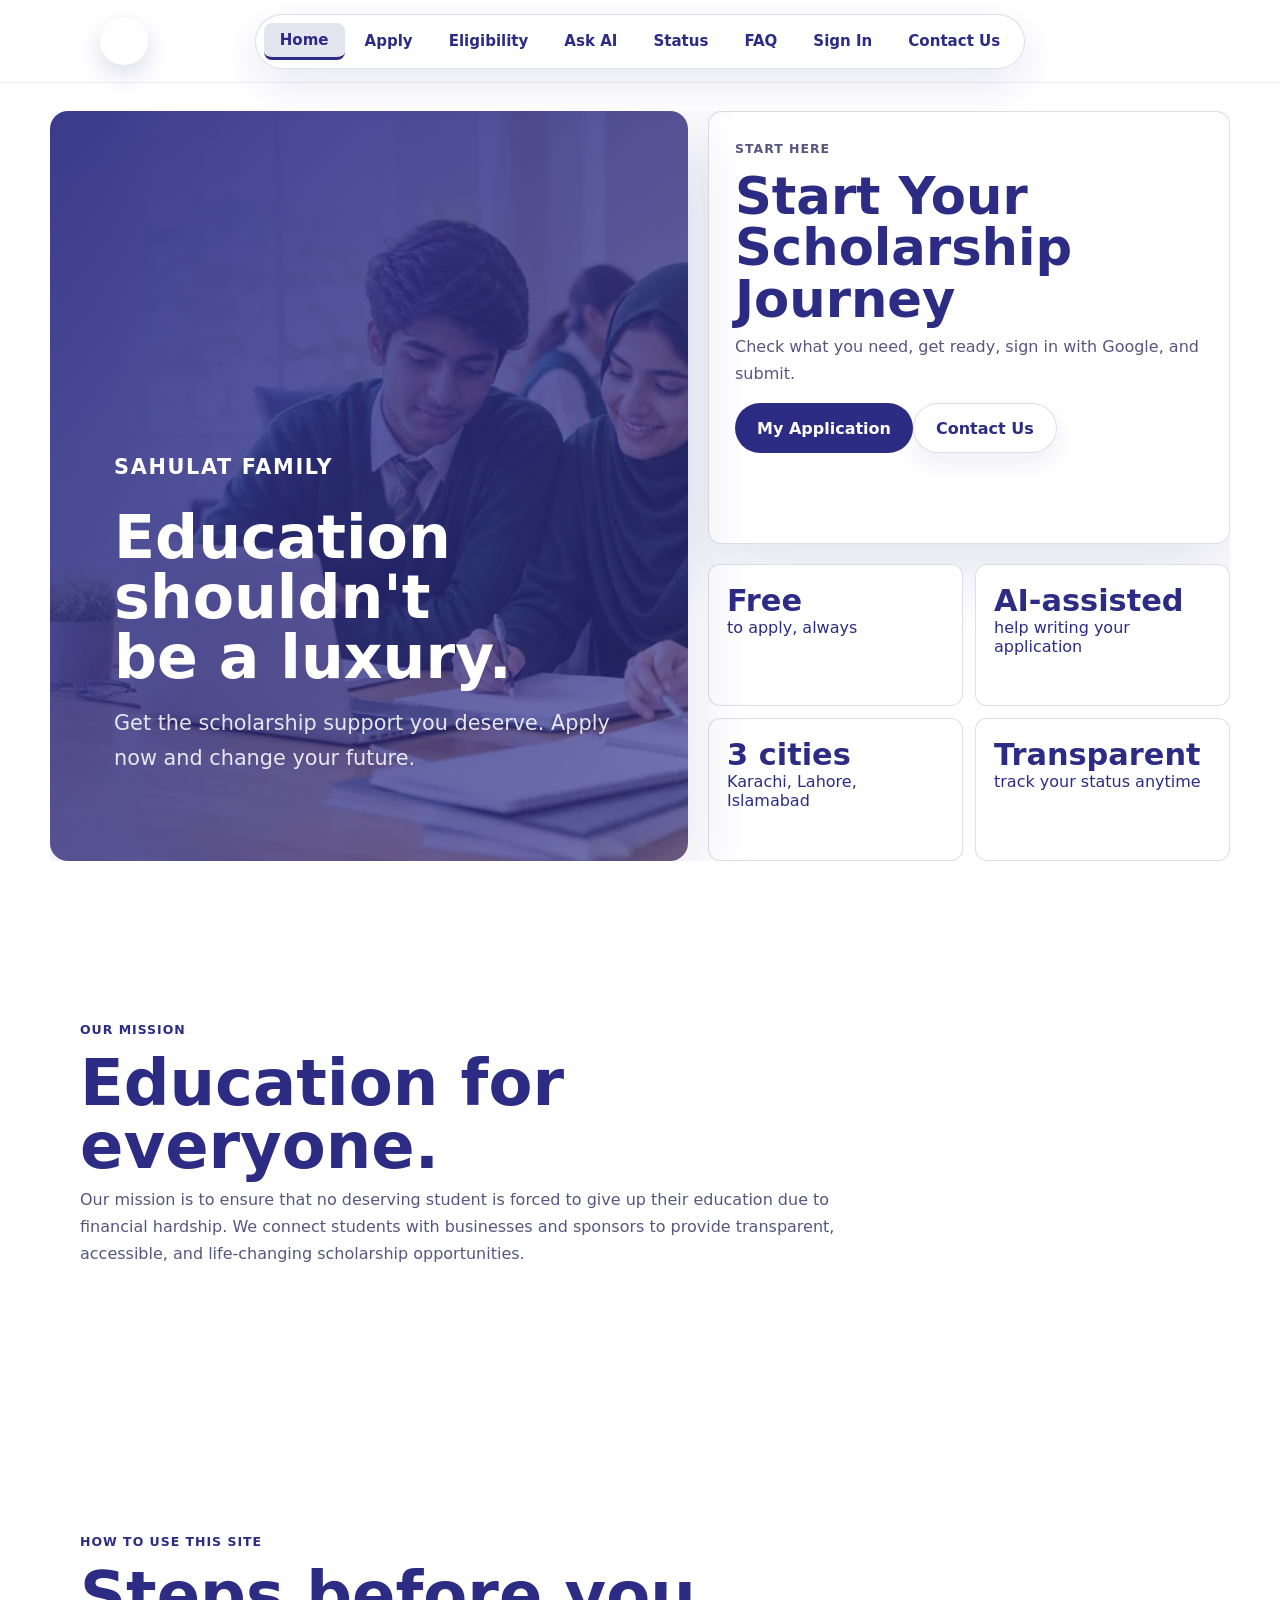
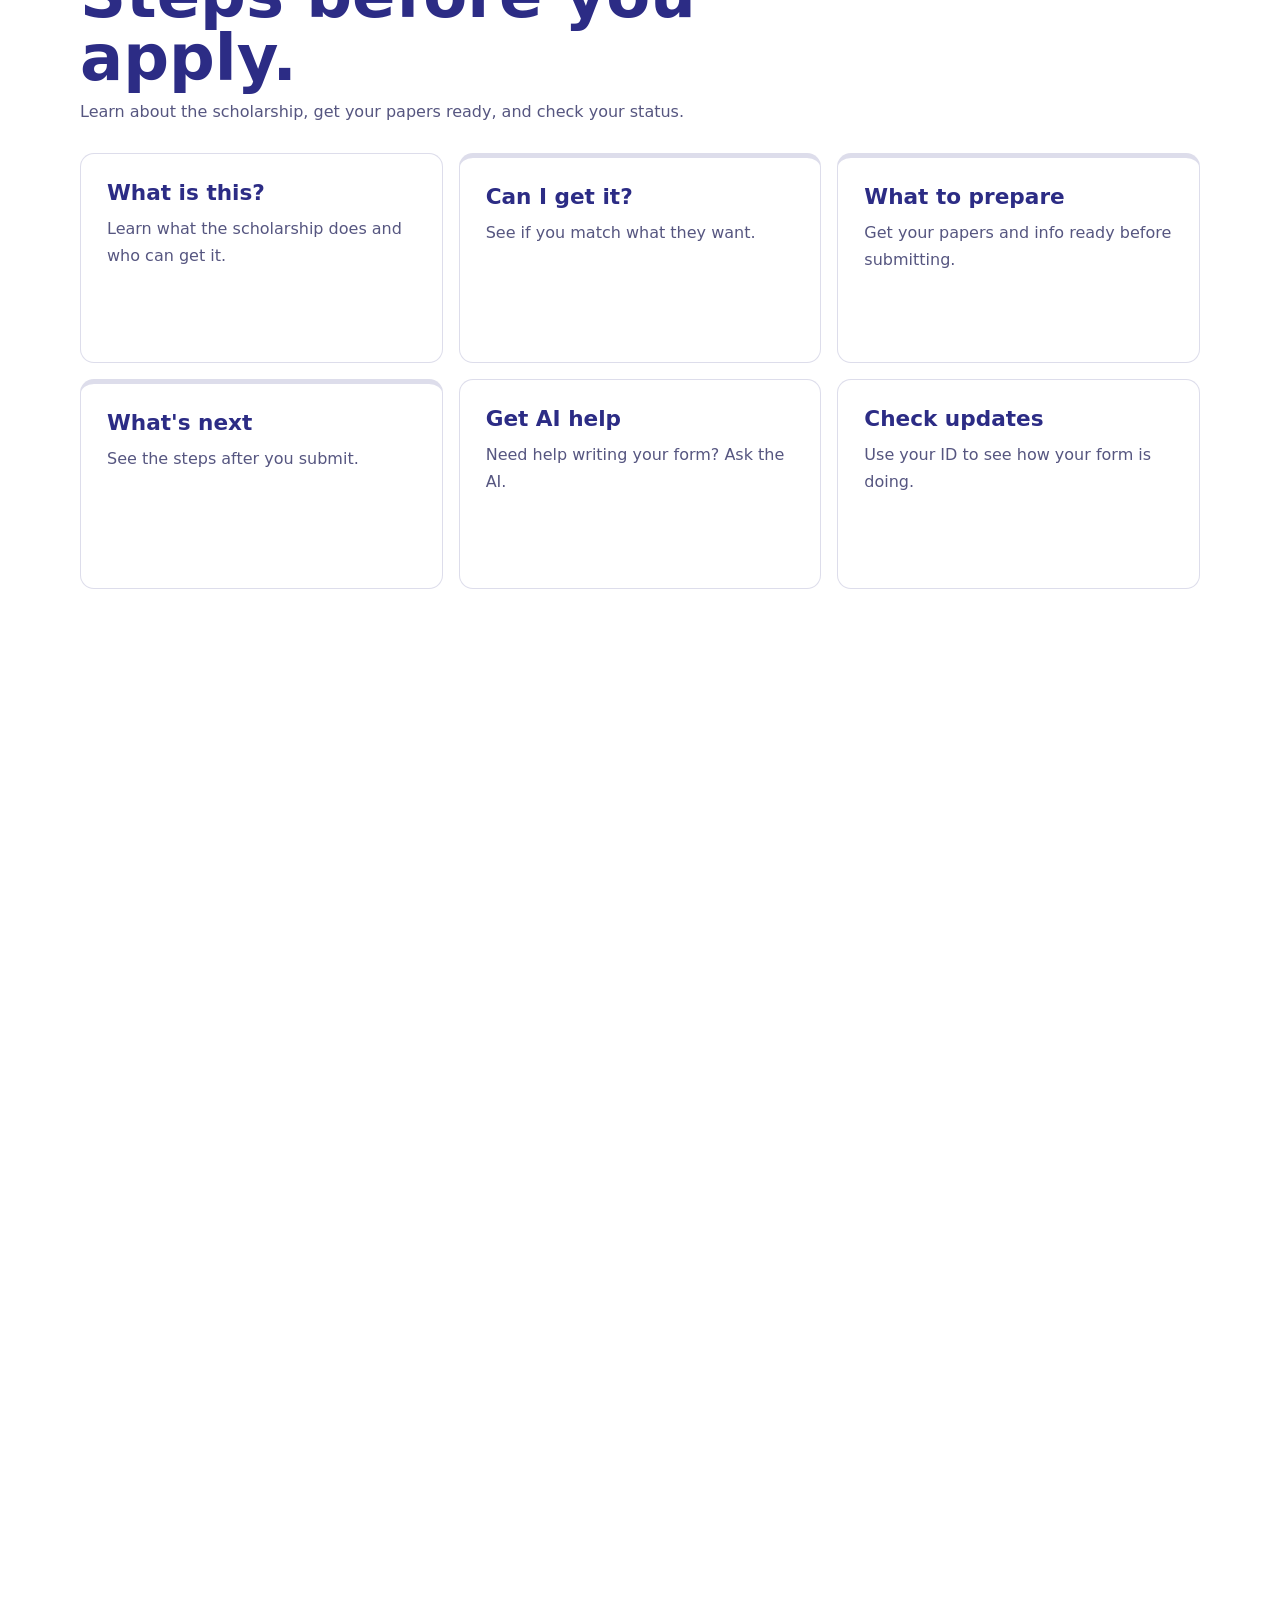
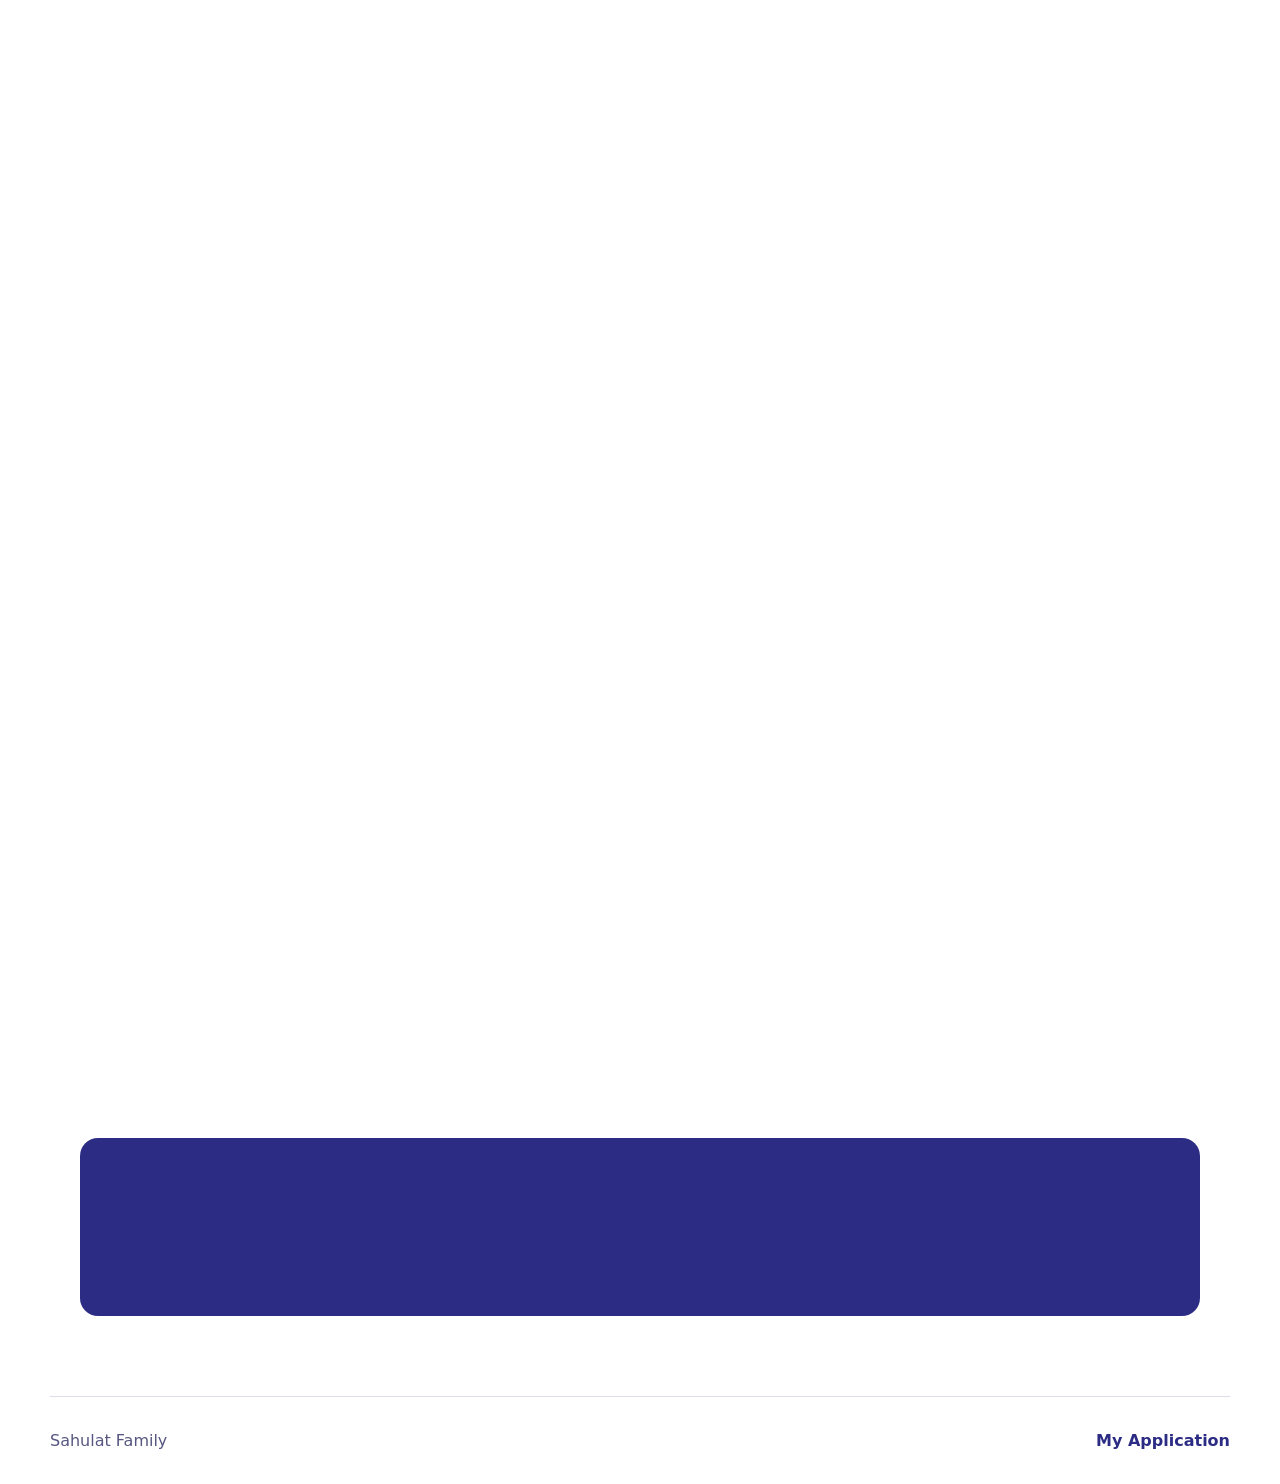
==== public/index.html @ c33088e5 "Add accessible/affordable universities to the homepage list Feedback from outside review: the univer" ====
<!DOCTYPE html>
<html lang="en">
  <head>
    <meta charset="UTF-8" />
    <meta name="viewport" content="width=device-width, initial-scale=1.0" />
    <title>Sahulat Family Scholarship Portal - Education Grants for Pakistani Students</title>
    <meta name="description" content="Apply for education scholarships in Pakistan. Free scholarship opportunities for deserving students. Support for school and university fees in Karachi, Lahore, Islamabad." />
    <meta name="keywords" content="scholarship Pakistan, education grant, student financial aid, Pakistani scholarships, school fees help, university support, Lahore scholarships, Karachi scholarships" />
    <meta name="author" content="Sahulat Family" />
    <meta property="og:title" content="Sahulat Family Scholarship Portal - Help for Deserving Students" />
    <meta property="og:description" content="Get education scholarships and financial support. Apply now for grants covering school and university fees across Pakistan." />
    <meta property="og:type" content="website" />
    <meta property="og:url" content="https://sahulatafamilytrust.pages.dev/" />
    <meta name="twitter:card" content="summary_large_image" />
    <meta name="twitter:title" content="Sahulat Family Scholarship Portal" />
    <meta name="twitter:description" content="Education scholarships for Pakistani students - Apply for financial aid today" />
    <link rel="icon" href="favicon.svg" type="image/svg+xml" />
    <link rel="manifest" href="manifest.json" />
    <meta name="theme-color" content="#2c2c85" />
    <link rel="apple-touch-icon" href="assets/icons/apple-touch-icon.png" />
    <link rel="canonical" href="https://sahulatafamilytrust.pages.dev/" />
    <link rel="preload" href="assets/css/styles.css" as="style" />
    <link rel="stylesheet" href="assets/css/styles.css" />
    <link rel="preload" href="assets/img/education-hero.webp" as="image" type="image/webp" />
    <link rel="preload" href="assets/img/education-hero.png" as="image" type="image/png" />
    <script type="application/ld+json">
    {
      "@context": "https://schema.org",
      "@type": "EducationalOrganization",
      "name": "Sahulat Family Scholarship Portal",
      "url": "https://sahulatafamilytrust.pages.dev",
      "logo": "https://sahulatafamilytrust.pages.dev/favicon.svg",
      "description": "Scholarship opportunities and financial aid for deserving students in Pakistan",
      "areaServed": ["PK"],
      "contactPoint": {
        "@type": "ContactPoint",
        "contactType": "Customer Support",
        "email": "sahulatfamilypk@gmail.com"
      },
      "offers": {
        "@type": "Offer",
        "name": "Education Scholarship",
        "description": "Financial aid for school and university education",
        "priceCurrency": "PKR",
        "price": "0"
      }
    }
    </script>
    <link rel="stylesheet" href="assets/css/index.css?v=1" />
  </head>
  <body>
    <header class="site-header centered-header">
      <nav class="nav-shell centered-nav" aria-label="Main navigation">
        <a class="brand compact-brand logo-only" href="index.html" aria-label="Success Factor home"><span class="brand-mark">SF</span></a>
        <button class="nav-toggle" type="button" aria-expanded="false" aria-controls="nav-links" aria-label="Toggle navigation menu"><span></span><span></span><span></span></button>
        <div class="nav-links" id="nav-links"><a class="active" href="index.html">Home</a><a href="apply.html">My Application</a><a href="resources.html">Resources</a><a href="contact.html">Contact Us</a></div>
      </nav>
    </header>
    <main>
      <section class="hero-wrap">
        <div class="hero-card"><p class="eyebrow">Success Factor</p><h1>Education shouldn't be a luxury.</h1><p>Get the scholarship support you deserve. Apply now and change your future.</p></div>
        <aside class="hero-side"><div class="surface-card"><p class="eyebrow">Start here</p><h2>Start Your Scholarship Journey</h2><p>Check what you need, get ready, sign in with Google, and submit.</p><div class="button-row"><a class="button" href="apply.html">My Application</a><a class="button secondary" href="contact.html">Contact Us</a></div></div><div class="stat-grid"><div class="stat"><strong>Free</strong><span>to apply, always</span></div><div class="stat"><strong>AI-assisted</strong><span>help writing your application</span></div><div class="stat"><strong>3 cities</strong><span>Karachi, Lahore, Islamabad</span></div><div class="stat"><strong>Transparent</strong><span>track your status anytime</span></div></div></aside>
      </section>
      <section class="soft-band"><div class="section-inner"><div class="section-title"><p class="eyebrow">Our mission</p><h2>Education for everyone.</h2><p>Our mission is to ensure that no deserving student is forced to give up their education due to financial hardship. We connect students with businesses and sponsors to provide transparent, accessible, and life-changing scholarship opportunities.</p></div></div></section>
      <section class="soft-band"><div class="section-inner"><div class="section-title"><p class="eyebrow">How to use this site</p><h2>Steps before you apply.</h2><p>Learn about the scholarship, get your papers ready, and check your status.</p></div><div class="feature-grid"><a class="feature-card" href="eligibility.html"><h3>What is this?</h3><p>Learn what the scholarship does and who can get it.</p></a><a class="feature-card" href="eligibility.html"><h3>Can I get it?</h3><p>See if you match what they want.</p></a><a class="feature-card" href="apply.html"><h3>What to prepare</h3><p>Get your papers and info ready before submitting.</p></a><a class="feature-card" href="status.html"><h3>What's next</h3><p>See the steps after you submit.</p></a><a class="feature-card" href="ask-ai.html"><h3>Get AI help</h3><p>Need help writing your form? Ask the AI.</p></a><a class="feature-card" href="status.html"><h3>Check updates</h3><p>Use your ID to see how your form is doing.</p></a></div></div></section>
      <section class="universities"><div class="section-title"><p class="eyebrow">Pakistani universities</p><h2>Top Pakistani universities.</h2><p>Click each one to see how to apply.</p></div><div class="university-filters"><input type="search" id="university-search" placeholder="Search universities..." aria-label="Search universities" autocomplete="off" /><div class="city-pills" role="group" aria-label="Filter by city"><button type="button" class="city-pill active" data-city="all">All</button><button type="button" class="city-pill" data-city="Karachi">Karachi</button><button type="button" class="city-pill" data-city="Lahore">Lahore</button><button type="button" class="city-pill" data-city="Islamabad">Islamabad</button><button type="button" class="city-pill" data-city="Other">Other</button></div></div><p class="empty-state" id="university-empty" hidden>No universities match your search.</p><div class="university-grid" id="university-grid"><a class="university-card" data-city="Lahore" href="https://admission.lums.edu.pk/undergraduate-programmes" target="_blank" rel="noopener"><span>LUMS</span><h3>LUMS</h3><p>Lahore university known for business, law, humanities, science, and engineering.</p></a><a class="university-card" data-city="Islamabad" href="https://ugadmissions.nust.edu.pk/" target="_blank" rel="noopener"><span>NUST</span><h3>NUST</h3><p>Islamabad-based university with strong engineering, computing, business, and sciences programs.</p></a><a class="university-card" data-city="Karachi" href="https://admissions.iba.edu.pk/" target="_blank" rel="noopener"><span>IBA</span><h3>IBA Karachi</h3><p>Karachi institution known for business, economics, computer science, and social sciences.</p></a><a class="university-card" data-city="Other" href="https://admissions.nu.edu.pk/" target="_blank" rel="noopener"><span>FAST</span><h3>FAST-NUCES</h3><p>Multi-campus university recognized for computer science, software, AI, and engineering.</p></a><a class="university-card" data-city="Karachi" href="https://admissions.habib.edu.pk/" target="_blank" rel="noopener"><span>HU</span><h3>Habib University</h3><p>Karachi liberal arts and sciences university with engineering, CS, and social development programs.</p></a><a class="university-card" data-city="Karachi" href="https://www.aku.edu/admissions/Pages/home.aspx" target="_blank" rel="noopener"><span>AKU</span><h3>Aga Khan University</h3><p>Pakistan-based university known for medicine, nursing, education, and research excellence.</p></a><a class="university-card" data-city="Other" href="https://admissions.comsats.edu.pk/" target="_blank" rel="noopener"><span>CUI</span><h3>COMSATS University</h3><p>Public university with campuses across Pakistan and programs in computing, sciences, and engineering.</p></a><a class="university-card" data-city="Lahore" href="https://admissions.uet.edu.pk/" target="_blank" rel="noopener"><span>UET</span><h3>UET Lahore</h3><p>Public engineering university known for engineering, technology, architecture, and applied sciences.</p></a><a class="university-card" data-city="Islamabad" href="https://admissions.pieas.edu.pk/" target="_blank" rel="noopener"><span>PIEAS</span><h3>PIEAS</h3><p>Islamabad university known for engineering, nuclear sciences, physics, and research-focused programs.</p></a><a class="university-card" data-city="Lahore" href="https://admission.itu.edu.pk/" target="_blank" rel="noopener"><span>ITU</span><h3>ITU Lahore</h3><p>Technology-focused university with programs in computer science, data science, and engineering.</p></a><a class="university-card" data-city="Other" href="https://www.giki.edu.pk/admissions/" target="_blank" rel="noopener"><span>GIKI</span><h3>GIKI</h3><p>Engineering and technology institute known for a selective campus and strong technical programs.</p></a><a class="university-card" data-city="Lahore" href="https://admissions.bnu.edu.pk/" target="_blank" rel="noopener"><span>BNU</span><h3>Beaconhouse National University</h3><p>Lahore university known for design, architecture, liberal arts, media, and visual studies.</p></a><a class="university-card" data-city="Lahore" href="https://www.gcu.edu.pk/" target="_blank" rel="noopener"><span>GCU</span><h3>Government College University</h3><p>Lahore's oldest university with liberal arts, sciences, engineering, business, and research programs.</p></a><a class="university-card" data-city="Islamabad" href="https://www.pide.org.pk/" target="_blank" rel="noopener"><span>PIDE</span><h3>Pakistan Institute of Development Economics</h3><p>Islamabad institute focused on economics, development studies, and policy research.</p></a><a class="university-card" data-city="Lahore" href="https://www.pu.edu.pk/" target="_blank" rel="noopener"><span>PU</span><h3>Punjab University</h3><p>Lahore's historic university with programs in sciences, arts, commerce, engineering, and law.</p></a><a class="university-card" data-city="Karachi" href="https://www.karachi.edu.pk/default.aspx" target="_blank" rel="noopener"><span>KU</span><h3>University of Karachi</h3><p>Karachi university with programs in sciences, arts, engineering, business, and education.</p></a><a class="university-card" data-city="Other" href="https://www.sindh.edu.pk/" target="_blank" rel="noopener"><span>USindh</span><h3>University of Sindh</h3><p>Hyderabad-based university with programs in engineering, sciences, arts, and business.</p></a><a class="university-card" data-city="Lahore" href="https://www.ucp.edu.pk/" target="_blank" rel="noopener"><span>UCP</span><h3>University of Central Punjab</h3><p>Lahore university with business, engineering, law, sciences, and social sciences programs.</p></a><a class="university-card" data-city="Karachi" href="https://admissions.iuk.edu.pk/" target="_blank" rel="noopener"><span>IU</span><h3>Iqra University</h3><p>Karachi-based private university with more accessible admissions and fees, and programs in business, computer science, and social sciences.</p></a><a class="university-card" data-city="Islamabad" href="https://www.aiou.edu.pk/admission-open" target="_blank" rel="noopener"><span>AIOU</span><h3>Allama Iqbal Open University</h3><p>Pakistan's distance-learning university - low-cost, flexible programs for students who can't attend a campus full-time.</p></a><a class="university-card" data-city="Lahore" href="https://www.vu.edu.pk/apply/" target="_blank" rel="noopener"><span>VU</span><h3>Virtual University of Pakistan</h3><p>Fully online, low-cost degree programs open to students anywhere in Pakistan, including those without a nearby campus.</p></a><a class="university-card" data-city="Islamabad" href="https://www.fuuastisb.edu.pk/" target="_blank" rel="noopener"><span>FUUAST</span><h3>Federal Urdu University</h3><p>Public university with affordable fees and programs in arts, sciences, and technology.</p></a></div></section>
      <section class="universities"><div class="section-title"><p class="eyebrow">Pakistani colleges</p><h2>Pakistani college options.</h2><p>Click each one to see admissions and apply.</p></div><div class="university-grid"><a class="university-card" data-city="Lahore" href="https://www.fccollege.edu.pk/admissions" target="_blank" rel="noopener"><span>FCC</span><h3>Forman Christian College</h3><p>Lahore college with programs in business, sciences, arts, engineering, and social sciences.</p></a><a class="university-card" data-city="Lahore" href="https://www.kinnaird.edu.pk/" target="_blank" rel="noopener"><span>KLC</span><h3>Kinnaird College</h3><p>Lahore college for women with programs in sciences, social sciences, arts, and economics.</p></a></div></section>
      
      <section class="flow"><div class="section-inner"><div class="section-title"><p class="eyebrow">How it works</p><h2>4 simple steps to your scholarship.</h2></div><div class="steps"><div class="step"><span>1</span><div><strong>Apply</strong><p>Fill out the form with your details and submit your application.</p></div></div><div class="step"><span>2</span><div><strong>Verification</strong><p>We review your application and verify your information.</p></div></div><div class="step"><span>3</span><div><strong>Sponsor Matching</strong><p>We connect you with suitable sponsors and businesses.</p></div></div><div class="step"><span>4</span><div><strong>Admission Support</strong><p>We help guide you through university or college admission.</p></div></div></div></div></section>
      <section class="cta-panel"><div><p class="eyebrow">Ready</p><h2>Start now.</h2><p>Make sure you're ready, then fill out the form.</p></div><a class="button light" href="apply.html">Start My Application</a></section>
    </main>
    <footer><p>Success Factor</p><a href="apply.html">My Application</a></footer>
    <script async src="assets/js/script.js?v=green-theme-restore-2"></script>
    <script defer src="assets/js/index.js?v=1"></script>
    <script src="assets/js/read-aloud.js"></script>
  </body>
</html>
---- public/assets/css/styles.css ----
:root {
  --ink: #2c2c85;
  --muted: #565680;
  --green: #2c2c85;
  --green-2: #4545a3;
  --rose: #2c2c85;
  --rose-dark: #2c2c85;
  --blush: #ffffff;
  --cream: #ffffff;
  --paper: #ffffff;
  --card: #ffffff;
  --line: rgba(44,44,133,0.14);
  --gold: #2c2c85;
  --sky: #2c2c85;
  --shadow: 0 24px 70px rgba(44, 44, 133, 0.14);
  --soft-shadow: 0 16px 40px rgba(44, 44, 133, 0.1);
}

* {
  box-sizing: border-box;
}

html {
  scroll-behavior: smooth;
}

body {
  margin: 0;
  font-family: system-ui, -apple-system, BlinkMacSystemFont, "Segoe UI", sans-serif;
  color: var(--ink);
  background:
    linear-gradient(180deg, rgba(44, 44, 133, 0.04), transparent 380px),
    var(--cream);
}

body.nav-open {
  overflow: hidden;
}

a {
  color: inherit;
  text-decoration: none;
}

button,
input,
select,
textarea {
  font: inherit;
}

.site-header {
  position: sticky;
  top: 0;
  z-index: 20;
  background: rgba(255, 255, 255, 0.9);
  backdrop-filter: blur(20px);
  border-bottom: 1px solid rgba(44, 44, 133, 0.11);
}

.nav-shell {
  width: min(1180px, calc(100% - 32px));
  min-height: 76px;
  margin: 0 auto;
  display: flex;
  align-items: center;
  justify-content: space-between;
  gap: 24px;
}

.brand {
  display: inline-flex;
  align-items: center;
  gap: 12px;
}

.brand-mark {
  width: 48px;
  height: 48px;
  display: grid;
  place-items: center;
  border-radius: 8px;
  background: var(--green);
  color: #fff;
  font-weight: 900;
  box-shadow: 0 10px 24px rgba(44, 44, 133, 0.22);
}

.brand strong,
.brand small {
  display: block;
}

.brand small {
  color: var(--muted);
  margin-top: 2px;
}

.nav-links {
  display: flex;
  align-items: center;
  gap: 6px;
}

.nav-links a {
  padding: 10px 13px;
  border-radius: 8px;
  color: var(--muted);
  font-weight: 700;
  font-size: 0.94rem;
}

.nav-links a:hover,
.nav-links a.active {
  color: var(--green);
  background: rgba(44, 44, 133, 0.12);
}

.nav-toggle {
  display: none;
  width: 44px;
  height: 44px;
  border: 1px solid var(--line);
  border-radius: 8px;
  background: var(--paper);
  padding: 10px;
}

.nav-toggle span {
  display: block;
  height: 2px;
  background: var(--green);
  margin: 5px 0;
}

.hero {
  position: relative;
  min-height: min(780px, calc(100vh - 76px));
  display: grid;
  grid-template-columns: minmax(300px, 0.95fr) minmax(360px, 1.05fr);
  gap: 44px;
  align-items: center;
  width: min(1180px, calc(100% - 32px));
  margin: 0 auto;
  padding: 52px 0 80px;
}

.hero::after {
  content: "";
  position: absolute;
  bottom: 22px;
  left: 0;
  width: 100%;
  height: 1px;
  background: linear-gradient(90deg, transparent, rgba(44, 44, 133, 0.25), transparent);
}

.hero-copy {
  position: relative;
  z-index: 2;
  grid-column: 1;
  grid-row: 1;
}

.hero-art {
  grid-column: 2;
  grid-row: 1;
}

.eyebrow {
  margin: 0 0 12px;
  color: var(--rose-dark);
  text-transform: uppercase;
  letter-spacing: 0.08em;
  font-weight: 900;
  font-size: 0.82rem;
}

h1,
h2,
h3,
p {
  margin-top: 0;
}

h1 {
  max-width: 780px;
  font-size: clamp(2.45rem, 5.4vw, 5rem);
  line-height: 1;
  letter-spacing: 0;
  margin-bottom: 24px;
}

.hero-copy > p:not(.eyebrow) {
  max-width: 640px;
  color: var(--muted);
  font-size: 1.15rem;
  line-height: 1.75;
}

.hero-actions {
  display: flex;
  flex-wrap: wrap;
  gap: 12px;
  margin: 34px 0;
}

.button {
  border: 0;
  border-radius: 8px;
  min-height: 50px;
  padding: 14px 22px;
  display: inline-flex;
  align-items: center;
  justify-content: center;
  font-weight: 900;
  cursor: pointer;
  transition: transform 180ms ease, box-shadow 180ms ease, background 180ms ease, border 180ms ease;
}

.button:hover {
  transform: translateY(-2px);
}

.button.primary {
  background: linear-gradient(135deg, var(--rose), var(--rose-dark));
  color: white;
  box-shadow: 0 16px 32px rgba(44, 44, 133, 0.18);
}

.button.primary:hover {
  background: var(--rose-dark);
}

.button.secondary {
  background: var(--paper);
  color: var(--green);
  border: 1px solid var(--line);
  box-shadow: 0 10px 24px rgba(44, 44, 133, 0.08);
}

.button.danger,
.delete-button {
  background: rgba(44, 44, 133, 0.08);
  color: var(--rose-dark);
  border: 1px solid rgba(44, 44, 133, 0.18);
}

.button.full {
  width: 100%;
}

.hero-meta {
  display: flex;
  flex-wrap: wrap;
  gap: 10px;
}

.hero-meta span {
  border: 1px solid rgba(44, 44, 133, 0.14);
  background: rgba(255, 255, 255, 0.78);
  border-radius: 8px;
  padding: 10px 14px;
  color: var(--green);
  font-weight: 800;
}

.hero-art {
  min-height: 550px;
  position: relative;
  background:
    linear-gradient(90deg, rgba(44, 44, 133, 0.18), rgba(44, 44, 133, 0.02)),
    url("../education-hero.png") center / cover;
  border-radius: 8px;
  overflow: hidden;
  box-shadow: var(--shadow);
}

.hero-art::before {
  content: "Scholarship support, organized clearly.";
  position: absolute;
  left: 26px;
  right: 26px;
  bottom: 26px;
  width: min(360px, calc(100% - 52px));
  padding: 18px;
  border-radius: 8px;
  background: rgba(255, 255, 255, 0.88);
  color: #fff;
  color: var(--green);
  font-weight: 900;
  font-size: 1.12rem;
  line-height: 1.35;
  box-shadow: 0 18px 40px rgba(44, 44, 133, 0.18);
}

.hero-art::after {
  content: "";
  position: absolute;
  inset: 0;
  background: linear-gradient(180deg, transparent 48%, rgba(44, 44, 133, 0.38));
  pointer-events: none;
}

.orbit {
  display: none;
}

.orbit-one {
  width: 310px;
  height: 310px;
  right: 64px;
  top: 150px;
}

.orbit-two {
  width: 190px;
  height: 190px;
  right: 124px;
  top: 210px;
  background: rgba(44, 44, 133, 0.08);
}

.hero-card {
  position: absolute;
  z-index: 2;
  width: min(265px, calc(100% - 50px));
  padding: 18px;
  border-radius: 8px;
  background: rgba(255, 255, 255, 0.92);
  box-shadow: 0 16px 50px rgba(44, 44, 133, 0.18);
}

.hero-card span,
.hero-card strong {
  display: block;
}

.hero-card span {
  color: var(--rose-dark);
  font-weight: 900;
  font-size: 0.78rem;
  text-transform: uppercase;
}

.hero-card strong {
  margin-top: 6px;
  color: var(--green);
  font-size: 1.05rem;
}

.mini-stat {
  left: 26px;
  top: 26px;
  bottom: auto;
}

.mini-deadline {
  right: 26px;
  top: 26px;
  bottom: auto;
}

.quick-panel {
  width: min(1180px, calc(100% - 32px));
  margin: -38px auto 60px;
  position: relative;
  z-index: 4;
  display: grid;
  grid-template-columns: repeat(3, 1fr);
  gap: 14px;
}

.quick-panel article,
.scholarship-card,
.checker,
.application-form,
.application-panel,
.auth-card,
.application-record,
.phase-grid article,
.contact-card {
  background: var(--paper);
  border: 1px solid var(--line);
  border-radius: 8px;
  box-shadow: var(--soft-shadow);
}

.quick-panel article {
  padding: 24px;
  transition: transform 180ms ease, box-shadow 180ms ease;
}

.quick-panel article:hover,
.scholarship-card:hover,
.auth-card:hover,
.application-form:hover,
.contact-card:hover {
  transform: translateY(-3px);
  box-shadow: 0 20px 55px rgba(44, 44, 133, 0.13);
}

.panel-icon {
  display: inline-grid;
  place-items: center;
  width: 42px;
  height: 42px;
  border-radius: 8px;
  background: var(--blush);
  color: var(--rose-dark);
  font-weight: 900;
}

.quick-panel h2,
.quick-panel p {
  margin-bottom: 0;
}

.quick-panel h2 {
  margin-top: 18px;
  font-size: 1.05rem;
}

.quick-panel p {
  margin-top: 8px;
  color: var(--muted);
  line-height: 1.6;
}

.section {
  padding: 84px 0;
}

.section.muted {
  background: #ffffff;
}

.section-heading {
  width: min(760px, calc(100% - 32px));
  margin: 0 auto 34px;
  text-align: center;
}

.section-heading.left {
  text-align: left;
  width: auto;
  margin: 0;
}

.section-heading h2,
.application-panel h2,
.contact h2 {
  font-size: clamp(2rem, 4vw, 3.5rem);
  line-height: 1.04;
  letter-spacing: 0;
  margin-bottom: 14px;
}

.section-heading p,
.application-panel p,
.contact p {
  color: var(--muted);
  line-height: 1.75;
  font-size: 1.04rem;
}

.scholarship-grid,
.phase-grid {
  width: min(1180px, calc(100% - 32px));
  margin: 0 auto;
  display: grid;
  grid-template-columns: repeat(3, 1fr);
  gap: 16px;
}

.scholarship-card {
  padding: 26px;
  min-height: 410px;
  display: flex;
  flex-direction: column;
  justify-content: space-between;
}

.scholarship-card.featured {
  background:
    linear-gradient(145deg, rgba(255, 255, 255, 0.08), transparent),
    var(--green);
  color: #fff;
}

.scholarship-card.featured p,
.scholarship-card.featured li {
  color: rgba(255, 255, 255, 0.78);
}

.tag {
  display: inline-flex;
  align-items: center;
  min-height: 30px;
  padding: 6px 10px;
  border-radius: 8px;
  background: #ffffff;
  color: var(--rose-dark);
  font-size: 0.75rem;
  font-weight: 900;
  text-transform: uppercase;
}

.scholarship-card.featured .tag {
  background: rgba(255, 255, 255, 0.14);
  color: #fff;
}

.scholarship-card h3 {
  font-size: 1.45rem;
  margin: 18px 0 10px;
}

.scholarship-card p,
.scholarship-card li {
  color: var(--muted);
  line-height: 1.65;
}

.scholarship-card ul {
  padding-left: 19px;
  margin: 16px 0 24px;
}

.text-button {
  align-self: flex-start;
  min-height: 44px;
  border: 0;
  border-radius: 8px;
  background: rgba(44, 44, 133, 0.08);
  color: var(--rose-dark);
  padding: 10px 14px;
  font-weight: 900;
  cursor: pointer;
}

.featured .text-button {
  background: #fff;
  color: var(--green);
}

.eligibility-layout,
.application-layout,
.account-grid,
.verification-layout,
.contact {
  width: min(1180px, calc(100% - 32px));
  margin: 0 auto;
  display: grid;
  grid-template-columns: 0.8fr 1fr;
  gap: 30px;
  align-items: start;
}

.checker,
.application-form,
.application-panel,
.auth-card {
  padding: 26px;
}

.account-grid {
  grid-template-columns: repeat(2, 1fr);
}

.verification-layout {
  grid-template-columns: 0.9fr minmax(320px, 520px);
}

.auth-card h3 {
  font-size: 1.5rem;
  margin-bottom: 18px;
}

.auth-card .button + .button {
  margin-top: 10px;
}

label {
  display: block;
  color: var(--green);
  font-weight: 800;
  margin-bottom: 16px;
}

input,
select,
textarea {
  width: 100%;
  margin-top: 8px;
  border: 1px solid rgba(44,44,133,0.16);
  border-radius: 8px;
  background: #fff;
  color: var(--ink);
  padding: 14px 15px;
  outline: 0;
}

textarea {
  resize: vertical;
}

input:focus,
select:focus,
textarea:focus {
  border-color: var(--rose);
  box-shadow: 0 0 0 4px rgba(44, 44, 133, 0.14);
}

.check-row {
  display: flex;
  align-items: flex-start;
  gap: 10px;
  color: var(--muted);
  font-weight: 700;
}

.check-row input {
  width: 18px;
  min-width: 18px;
  height: 18px;
  margin-top: 2px;
}

.result-box,
.success-message {
  margin-top: 16px;
  padding: 16px;
  min-height: 58px;
  border-radius: 8px;
  background: #ffffff;
  border: 1px solid var(--line);
  color: var(--muted);
  line-height: 1.5;
}

.result-box.positive,
.success-message.show {
  background: rgba(44, 44, 133, 0.08);
  color: var(--green);
  border-color: rgba(44, 44, 133, 0.18);
}

.result-box.warning {
  background: rgba(44, 44, 133, 0.08);
  color: var(--rose-dark);
  border-color: rgba(44, 44, 133, 0.18);
}

.success-message.warning {
  background: rgba(44, 44, 133, 0.08);
  color: var(--rose-dark);
  border-color: rgba(44, 44, 133, 0.18);
}

.captcha-box {
  padding: 14px;
  border-radius: 8px;
  background: #ffffff;
  border: 1px solid var(--line);
  margin-bottom: 16px;
}

.application-layout {
  grid-template-columns: 0.68fr 1fr;
}

.application-panel {
  position: sticky;
  top: 100px;
  background:
    linear-gradient(145deg, rgba(255, 255, 255, 0.08), transparent 48%),
    var(--green);
  color: #fff;
}

.application-panel .eyebrow,
.application-panel p {
  color: rgba(255, 255, 255, 0.78);
}

.signed-in-box {
  margin-top: 20px;
  padding: 14px;
  border-radius: 8px;
  background: rgba(255, 255, 255, 0.12);
  color: #fff;
  font-weight: 800;
  line-height: 1.5;
}

.account-preview {
  display: grid;
  gap: 10px;
  margin-top: 16px;
}

.account-preview div {
  padding: 12px;
  border-radius: 8px;
  background: rgba(255, 255, 255, 0.12);
}

.account-preview span,
.account-preview strong {
  display: block;
}

.account-preview span {
  color: rgba(255, 255, 255, 0.68);
  font-size: 0.76rem;
  font-weight: 900;
  text-transform: uppercase;
}

.account-preview strong {
  color: #fff;
  margin-top: 4px;
  overflow-wrap: anywhere;
}

.timeline {
  display: grid;
  gap: 14px;
  margin-top: 28px;
}

.timeline div {
  display: flex;
  align-items: center;
  gap: 12px;
  font-weight: 800;
}

.timeline span {
  width: 14px;
  height: 14px;
  border-radius: 50%;
  background: var(--rose);
  box-shadow: 0 0 0 5px rgba(44, 44, 133, 0.2);
}

.form-grid {
  display: grid;
  grid-template-columns: repeat(2, 1fr);
  gap: 0 16px;
}

.phase-grid {
  grid-template-columns: repeat(4, 1fr);
}

.phase-grid article {
  padding: 24px;
}

.phase-grid h3 {
  margin-bottom: 10px;
  color: var(--rose-dark);
}

.phase-grid p {
  margin-bottom: 0;
  color: var(--muted);
  line-height: 1.65;
}

.contact {
  align-items: center;
}

.contact-card {
  padding: 28px;
  display: grid;
  gap: 14px;
}

.contact-card a,
.contact-card span {
  padding: 14px;
  border-radius: 8px;
  background: #ffffff;
  color: var(--green);
  font-weight: 900;
  overflow-wrap: anywhere;
}

.home-story {
  background: #ffffff;
}

.home-story .section-heading {
  width: min(1180px, calc(100% - 32px));
  margin-bottom: 24px;
}

.story-grid {
  width: min(1180px, calc(100% - 32px));
  margin: 0 auto;
  display: grid;
  grid-template-columns: repeat(2, 1fr);
  gap: 20px;
}

.story-grid article {
  background: var(--paper);
  border: 1px solid var(--line);
  border-radius: 8px;
  padding: 26px;
}

.story-grid p {
  color: var(--muted);
  line-height: 1.85;
  font-size: 1.04rem;
}

.story-grid p:last-child {
  margin-bottom: 0;
}

footer {
  min-height: 88px;
  width: min(1180px, calc(100% - 32px));
  margin: 0 auto;
  display: flex;
  align-items: center;
  justify-content: space-between;
  gap: 18px;
  color: var(--muted);
  border-top: 1px solid var(--line);
}

footer p {
  margin: 0;
}

footer a {
  color: var(--rose-dark);
  font-weight: 900;
}

.admin-page {
  min-height: calc(100vh - 76px);
}

.admin-nav {
  position: static;
  display: flex;
}

.admin-layout {
  width: min(1180px, calc(100% - 32px));
  margin: 0 auto;
  display: grid;
  gap: 22px;
}

.admin-layout .auth-card {
  max-width: 620px;
}

.admin-layout h1 {
  font-size: clamp(2.1rem, 5vw, 4.6rem);
}

.admin-help {
  color: var(--muted);
  line-height: 1.7;
}

.dashboard-top {
  display: flex;
  align-items: flex-start;
  justify-content: space-between;
  gap: 20px;
  margin-bottom: 18px;
}

.admin-actions {
  display: flex;
  align-items: end;
  gap: 12px;
}

.admin-actions label {
  margin-bottom: 0;
  min-width: 210px;
}

.dashboard-top h2 {
  font-size: clamp(2rem, 4vw, 3.4rem);
  margin-bottom: 8px;
}

.dashboard-top p {
  color: var(--muted);
}

.applications-list {
  display: grid;
  gap: 16px;
}

.application-record {
  padding: 24px;
}

.record-head {
  display: flex;
  align-items: flex-start;
  justify-content: space-between;
  gap: 18px;
  margin-bottom: 18px;
}

.record-actions {
  display: grid;
  gap: 10px;
  min-width: 190px;
}

.record-head h3 {
  margin: 12px 0 6px;
  font-size: 1.45rem;
}

.record-head p {
  color: var(--muted);
  margin-bottom: 0;
}

.status-select {
  max-width: 190px;
}

.delete-button {
  min-height: 42px;
  border-radius: 8px;
  padding: 10px 14px;
  font-weight: 900;
  cursor: pointer;
}

.status-record .tag {
  font-size: 0.9rem;
}

.record-grid {
  display: grid;
  grid-template-columns: repeat(3, 1fr);
  gap: 12px;
  margin: 0;
}

.record-grid div,
.statement-box,
.empty-state {
  padding: 14px;
  border-radius: 8px;
  background: #ffffff;
}

.record-grid dt {
  color: var(--muted);
  font-size: 0.78rem;
  font-weight: 900;
  text-transform: uppercase;
}

.record-grid dd {
  margin: 5px 0 0;
  color: var(--green);
  font-weight: 800;
  overflow-wrap: anywhere;
}

.statement-box {
  margin-top: 12px;
  color: var(--muted);
  line-height: 1.6;
}

.statement-box p {
  margin: 8px 0 0;
}

.empty-state {
  color: var(--muted);
  font-weight: 800;
}

@media (max-width: 920px) {
  .nav-toggle {
    display: block;
  }

  .nav-links {
    position: fixed;
    inset: 76px 16px auto 16px;
    display: none;
    flex-direction: column;
    align-items: stretch;
    padding: 14px;
    border-radius: 8px;
    background: #fff;
    border: 1px solid var(--line);
    box-shadow: var(--shadow);
  }

  .nav-links a {
    width: 100%;
    padding: 13px 14px;
  }

  body.nav-open .nav-links {
    display: flex;
  }

  .hero,
  .eligibility-layout,
  .application-layout,
  .account-grid,
  .contact {
    grid-template-columns: 1fr;
  }

  .hero {
    padding-top: 38px;
  }

  .hero-art {
    grid-column: 1;
    grid-row: 2;
    min-height: 420px;
  }

  .hero-copy {
    grid-column: 1;
    grid-row: 1;
  }

  .quick-panel,
  .scholarship-grid,
  .phase-grid {
    grid-template-columns: 1fr 1fr;
  }

  .story-grid {
    grid-template-columns: 1fr;
  }

  .application-panel {
    position: static;
  }

  .admin-actions {
    width: 100%;
    align-items: stretch;
    flex-direction: column;
  }

  .admin-actions label,
  .admin-actions .button {
    width: 100%;
  }
}

@media (max-width: 640px) {
  .nav-shell {
    width: min(100% - 24px, 1180px);
    min-height: 68px;
    gap: 12px;
  }

  .brand {
    min-width: 0;
  }

  .brand strong {
    font-size: 0.95rem;
  }

  .brand small {
    display: none;
  }

  .hero {
    min-height: auto;
    padding: 28px 0 64px;
    gap: 28px;
  }

  .hero-art {
    min-height: 300px;
  }

  .hero-art::before {
    left: 24px;
    top: 28px;
    font-size: clamp(2.25rem, 13vw, 3.8rem);
  }

  .hero-card {
    left: 22px;
    right: auto;
  }

  .mini-stat {
    bottom: 100px;
  }

  .mini-deadline {
    bottom: 26px;
  }

  .quick-panel,
  .scholarship-grid,
  .phase-grid,
  .story-grid,
  .record-grid,
  .form-grid {
    grid-template-columns: 1fr;
  }

  .record-head,
  .dashboard-top {
    display: grid;
  }

  .record-actions,
  .status-select {
    max-width: none;
    width: 100%;
  }

  .quick-panel {
    margin-top: -22px;
  }

  .section {
    padding: 50px 0;
  }

  h1 {
    font-size: clamp(2.15rem, 12vw, 3.2rem);
    line-height: 1.02;
  }

  .section-heading h2,
  .application-panel h2,
  .contact h2,
  .dashboard-top h2 {
    font-size: clamp(1.8rem, 10vw, 2.55rem);
  }

  .hero-actions .button {
    width: 100%;
  }

  .application-form,
  .application-panel,
  .auth-card,
  .application-record,
  .quick-panel article,
  .story-grid article,
  .contact-card {
    padding: 20px;
  }

  input,
  select,
  textarea {
    font-size: 16px;
  }

  footer {
    flex-direction: column;
    align-items: flex-start;
    justify-content: center;
    padding: 22px 0;
  }
}

/* Keep the redesigned top sections from inheriting the old absolute-positioned hero card. */
.hero-wrap > .hero-card,
.apply-hero > .hero-card {
  position: relative !important;
  width: auto !important;
  inset: auto !important;
  z-index: auto !important;
}
---- public/assets/css/styles.css ----
:root {
  --ink: #2c2c85;
  --muted: #565680;
  --green: #2c2c85;
  --green-2: #4545a3;
  --rose: #2c2c85;
  --rose-dark: #2c2c85;
  --blush: #ffffff;
  --cream: #ffffff;
  --paper: #ffffff;
  --card: #ffffff;
  --line: rgba(44,44,133,0.14);
  --gold: #2c2c85;
  --sky: #2c2c85;
  --shadow: 0 24px 70px rgba(44, 44, 133, 0.14);
  --soft-shadow: 0 16px 40px rgba(44, 44, 133, 0.1);
}

* {
  box-sizing: border-box;
}

html {
  scroll-behavior: smooth;
}

body {
  margin: 0;
  font-family: system-ui, -apple-system, BlinkMacSystemFont, "Segoe UI", sans-serif;
  color: var(--ink);
  background:
    linear-gradient(180deg, rgba(44, 44, 133, 0.04), transparent 380px),
    var(--cream);
}

body.nav-open {
  overflow: hidden;
}

a {
  color: inherit;
  text-decoration: none;
}

button,
input,
select,
textarea {
  font: inherit;
}

.site-header {
  position: sticky;
  top: 0;
  z-index: 20;
  background: rgba(255, 255, 255, 0.9);
  backdrop-filter: blur(20px);
  border-bottom: 1px solid rgba(44, 44, 133, 0.11);
}

.nav-shell {
  width: min(1180px, calc(100% - 32px));
  min-height: 76px;
  margin: 0 auto;
  display: flex;
  align-items: center;
  justify-content: space-between;
  gap: 24px;
}

.brand {
  display: inline-flex;
  align-items: center;
  gap: 12px;
}

.brand-mark {
  width: 48px;
  height: 48px;
  display: grid;
  place-items: center;
  border-radius: 8px;
  background: var(--green);
  color: #fff;
  font-weight: 900;
  box-shadow: 0 10px 24px rgba(44, 44, 133, 0.22);
}

.brand strong,
.brand small {
  display: block;
}

.brand small {
  color: var(--muted);
  margin-top: 2px;
}

.nav-links {
  display: flex;
  align-items: center;
  gap: 6px;
}

.nav-links a {
  padding: 10px 13px;
  border-radius: 8px;
  color: var(--muted);
  font-weight: 700;
  font-size: 0.94rem;
}

.nav-links a:hover,
.nav-links a.active {
  color: var(--green);
  background: rgba(44, 44, 133, 0.12);
}

.nav-toggle {
  display: none;
  width: 44px;
  height: 44px;
  border: 1px solid var(--line);
  border-radius: 8px;
  background: var(--paper);
  padding: 10px;
}

.nav-toggle span {
  display: block;
  height: 2px;
  background: var(--green);
  margin: 5px 0;
}

.hero {
  position: relative;
  min-height: min(780px, calc(100vh - 76px));
  display: grid;
  grid-template-columns: minmax(300px, 0.95fr) minmax(360px, 1.05fr);
  gap: 44px;
  align-items: center;
  width: min(1180px, calc(100% - 32px));
  margin: 0 auto;
  padding: 52px 0 80px;
}

.hero::after {
  content: "";
  position: absolute;
  bottom: 22px;
  left: 0;
  width: 100%;
  height: 1px;
  background: linear-gradient(90deg, transparent, rgba(44, 44, 133, 0.25), transparent);
}

.hero-copy {
  position: relative;
  z-index: 2;
  grid-column: 1;
  grid-row: 1;
}

.hero-art {
  grid-column: 2;
  grid-row: 1;
}

.eyebrow {
  margin: 0 0 12px;
  color: var(--rose-dark);
  text-transform: uppercase;
  letter-spacing: 0.08em;
  font-weight: 900;
  font-size: 0.82rem;
}

h1,
h2,
h3,
p {
  margin-top: 0;
}

h1 {
  max-width: 780px;
  font-size: clamp(2.45rem, 5.4vw, 5rem);
  line-height: 1;
  letter-spacing: 0;
  margin-bottom: 24px;
}

.hero-copy > p:not(.eyebrow) {
  max-width: 640px;
  color: var(--muted);
  font-size: 1.15rem;
  line-height: 1.75;
}

.hero-actions {
  display: flex;
  flex-wrap: wrap;
  gap: 12px;
  margin: 34px 0;
}

.button {
  border: 0;
  border-radius: 8px;
  min-height: 50px;
  padding: 14px 22px;
  display: inline-flex;
  align-items: center;
  justify-content: center;
  font-weight: 900;
  cursor: pointer;
  transition: transform 180ms ease, box-shadow 180ms ease, background 180ms ease, border 180ms ease;
}

.button:hover {
  transform: translateY(-2px);
}

.button.primary {
  background: linear-gradient(135deg, var(--rose), var(--rose-dark));
  color: white;
  box-shadow: 0 16px 32px rgba(44, 44, 133, 0.18);
}

.button.primary:hover {
  background: var(--rose-dark);
}

.button.secondary {
  background: var(--paper);
  color: var(--green);
  border: 1px solid var(--line);
  box-shadow: 0 10px 24px rgba(44, 44, 133, 0.08);
}

.button.danger,
.delete-button {
  background: rgba(44, 44, 133, 0.08);
  color: var(--rose-dark);
  border: 1px solid rgba(44, 44, 133, 0.18);
}

.button.full {
  width: 100%;
}

.hero-meta {
  display: flex;
  flex-wrap: wrap;
  gap: 10px;
}

.hero-meta span {
  border: 1px solid rgba(44, 44, 133, 0.14);
  background: rgba(255, 255, 255, 0.78);
  border-radius: 8px;
  padding: 10px 14px;
  color: var(--green);
  font-weight: 800;
}

.hero-art {
  min-height: 550px;
  position: relative;
  background:
    linear-gradient(90deg, rgba(44, 44, 133, 0.18), rgba(44, 44, 133, 0.02)),
    url("../education-hero.png") center / cover;
  border-radius: 8px;
  overflow: hidden;
  box-shadow: var(--shadow);
}

.hero-art::before {
  content: "Scholarship support, organized clearly.";
  position: absolute;
  left: 26px;
  right: 26px;
  bottom: 26px;
  width: min(360px, calc(100% - 52px));
  padding: 18px;
  border-radius: 8px;
  background: rgba(255, 255, 255, 0.88);
  color: #fff;
  color: var(--green);
  font-weight: 900;
  font-size: 1.12rem;
  line-height: 1.35;
  box-shadow: 0 18px 40px rgba(44, 44, 133, 0.18);
}

.hero-art::after {
  content: "";
  position: absolute;
  inset: 0;
  background: linear-gradient(180deg, transparent 48%, rgba(44, 44, 133, 0.38));
  pointer-events: none;
}

.orbit {
  display: none;
}

.orbit-one {
  width: 310px;
  height: 310px;
  right: 64px;
  top: 150px;
}

.orbit-two {
  width: 190px;
  height: 190px;
  right: 124px;
  top: 210px;
  background: rgba(44, 44, 133, 0.08);
}

.hero-card {
  position: absolute;
  z-index: 2;
  width: min(265px, calc(100% - 50px));
  padding: 18px;
  border-radius: 8px;
  background: rgba(255, 255, 255, 0.92);
  box-shadow: 0 16px 50px rgba(44, 44, 133, 0.18);
}

.hero-card span,
.hero-card strong {
  display: block;
}

.hero-card span {
  color: var(--rose-dark);
  font-weight: 900;
  font-size: 0.78rem;
  text-transform: uppercase;
}

.hero-card strong {
  margin-top: 6px;
  color: var(--green);
  font-size: 1.05rem;
}

.mini-stat {
  left: 26px;
  top: 26px;
  bottom: auto;
}

.mini-deadline {
  right: 26px;
  top: 26px;
  bottom: auto;
}

.quick-panel {
  width: min(1180px, calc(100% - 32px));
  margin: -38px auto 60px;
  position: relative;
  z-index: 4;
  display: grid;
  grid-template-columns: repeat(3, 1fr);
  gap: 14px;
}

.quick-panel article,
.scholarship-card,
.checker,
.application-form,
.application-panel,
.auth-card,
.application-record,
.phase-grid article,
.contact-card {
  background: var(--paper);
  border: 1px solid var(--line);
  border-radius: 8px;
  box-shadow: var(--soft-shadow);
}

.quick-panel article {
  padding: 24px;
  transition: transform 180ms ease, box-shadow 180ms ease;
}

.quick-panel article:hover,
.scholarship-card:hover,
.auth-card:hover,
.application-form:hover,
.contact-card:hover {
  transform: translateY(-3px);
  box-shadow: 0 20px 55px rgba(44, 44, 133, 0.13);
}

.panel-icon {
  display: inline-grid;
  place-items: center;
  width: 42px;
  height: 42px;
  border-radius: 8px;
  background: var(--blush);
  color: var(--rose-dark);
  font-weight: 900;
}

.quick-panel h2,
.quick-panel p {
  margin-bottom: 0;
}

.quick-panel h2 {
  margin-top: 18px;
  font-size: 1.05rem;
}

.quick-panel p {
  margin-top: 8px;
  color: var(--muted);
  line-height: 1.6;
}

.section {
  padding: 84px 0;
}

.section.muted {
  background: #ffffff;
}

.section-heading {
  width: min(760px, calc(100% - 32px));
  margin: 0 auto 34px;
  text-align: center;
}

.section-heading.left {
  text-align: left;
  width: auto;
  margin: 0;
}

.section-heading h2,
.application-panel h2,
.contact h2 {
  font-size: clamp(2rem, 4vw, 3.5rem);
  line-height: 1.04;
  letter-spacing: 0;
  margin-bottom: 14px;
}

.section-heading p,
.application-panel p,
.contact p {
  color: var(--muted);
  line-height: 1.75;
  font-size: 1.04rem;
}

.scholarship-grid,
.phase-grid {
  width: min(1180px, calc(100% - 32px));
  margin: 0 auto;
  display: grid;
  grid-template-columns: repeat(3, 1fr);
  gap: 16px;
}

.scholarship-card {
  padding: 26px;
  min-height: 410px;
  display: flex;
  flex-direction: column;
  justify-content: space-between;
}

.scholarship-card.featured {
  background:
    linear-gradient(145deg, rgba(255, 255, 255, 0.08), transparent),
    var(--green);
  color: #fff;
}

.scholarship-card.featured p,
.scholarship-card.featured li {
  color: rgba(255, 255, 255, 0.78);
}

.tag {
  display: inline-flex;
  align-items: center;
  min-height: 30px;
  padding: 6px 10px;
  border-radius: 8px;
  background: #ffffff;
  color: var(--rose-dark);
  font-size: 0.75rem;
  font-weight: 900;
  text-transform: uppercase;
}

.scholarship-card.featured .tag {
  background: rgba(255, 255, 255, 0.14);
  color: #fff;
}

.scholarship-card h3 {
  font-size: 1.45rem;
  margin: 18px 0 10px;
}

.scholarship-card p,
.scholarship-card li {
  color: var(--muted);
  line-height: 1.65;
}

.scholarship-card ul {
  padding-left: 19px;
  margin: 16px 0 24px;
}

.text-button {
  align-self: flex-start;
  min-height: 44px;
  border: 0;
  border-radius: 8px;
  background: rgba(44, 44, 133, 0.08);
  color: var(--rose-dark);
  padding: 10px 14px;
  font-weight: 900;
  cursor: pointer;
}

.featured .text-button {
  background: #fff;
  color: var(--green);
}

.eligibility-layout,
.application-layout,
.account-grid,
.verification-layout,
.contact {
  width: min(1180px, calc(100% - 32px));
  margin: 0 auto;
  display: grid;
  grid-template-columns: 0.8fr 1fr;
  gap: 30px;
  align-items: start;
}

.checker,
.application-form,
.application-panel,
.auth-card {
  padding: 26px;
}

.account-grid {
  grid-template-columns: repeat(2, 1fr);
}

.verification-layout {
  grid-template-columns: 0.9fr minmax(320px, 520px);
}

.auth-card h3 {
  font-size: 1.5rem;
  margin-bottom: 18px;
}

.auth-card .button + .button {
  margin-top: 10px;
}

label {
  display: block;
  color: var(--green);
  font-weight: 800;
  margin-bottom: 16px;
}

input,
select,
textarea {
  width: 100%;
  margin-top: 8px;
  border: 1px solid rgba(44,44,133,0.16);
  border-radius: 8px;
  background: #fff;
  color: var(--ink);
  padding: 14px 15px;
  outline: 0;
}

textarea {
  resize: vertical;
}

input:focus,
select:focus,
textarea:focus {
  border-color: var(--rose);
  box-shadow: 0 0 0 4px rgba(44, 44, 133, 0.14);
}

.check-row {
  display: flex;
  align-items: flex-start;
  gap: 10px;
  color: var(--muted);
  font-weight: 700;
}

.check-row input {
  width: 18px;
  min-width: 18px;
  height: 18px;
  margin-top: 2px;
}

.result-box,
.success-message {
  margin-top: 16px;
  padding: 16px;
  min-height: 58px;
  border-radius: 8px;
  background: #ffffff;
  border: 1px solid var(--line);
  color: var(--muted);
  line-height: 1.5;
}

.result-box.positive,
.success-message.show {
  background: rgba(44, 44, 133, 0.08);
  color: var(--green);
  border-color: rgba(44, 44, 133, 0.18);
}

.result-box.warning {
  background: rgba(44, 44, 133, 0.08);
  color: var(--rose-dark);
  border-color: rgba(44, 44, 133, 0.18);
}

.success-message.warning {
  background: rgba(44, 44, 133, 0.08);
  color: var(--rose-dark);
  border-color: rgba(44, 44, 133, 0.18);
}

.captcha-box {
  padding: 14px;
  border-radius: 8px;
  background: #ffffff;
  border: 1px solid var(--line);
  margin-bottom: 16px;
}

.application-layout {
  grid-template-columns: 0.68fr 1fr;
}

.application-panel {
  position: sticky;
  top: 100px;
  background:
    linear-gradient(145deg, rgba(255, 255, 255, 0.08), transparent 48%),
    var(--green);
  color: #fff;
}

.application-panel .eyebrow,
.application-panel p {
  color: rgba(255, 255, 255, 0.78);
}

.signed-in-box {
  margin-top: 20px;
  padding: 14px;
  border-radius: 8px;
  background: rgba(255, 255, 255, 0.12);
  color: #fff;
  font-weight: 800;
  line-height: 1.5;
}

.account-preview {
  display: grid;
  gap: 10px;
  margin-top: 16px;
}

.account-preview div {
  padding: 12px;
  border-radius: 8px;
  background: rgba(255, 255, 255, 0.12);
}

.account-preview span,
.account-preview strong {
  display: block;
}

.account-preview span {
  color: rgba(255, 255, 255, 0.68);
  font-size: 0.76rem;
  font-weight: 900;
  text-transform: uppercase;
}

.account-preview strong {
  color: #fff;
  margin-top: 4px;
  overflow-wrap: anywhere;
}

.timeline {
  display: grid;
  gap: 14px;
  margin-top: 28px;
}

.timeline div {
  display: flex;
  align-items: center;
  gap: 12px;
  font-weight: 800;
}

.timeline span {
  width: 14px;
  height: 14px;
  border-radius: 50%;
  background: var(--rose);
  box-shadow: 0 0 0 5px rgba(44, 44, 133, 0.2);
}

.form-grid {
  display: grid;
  grid-template-columns: repeat(2, 1fr);
  gap: 0 16px;
}

.phase-grid {
  grid-template-columns: repeat(4, 1fr);
}

.phase-grid article {
  padding: 24px;
}

.phase-grid h3 {
  margin-bottom: 10px;
  color: var(--rose-dark);
}

.phase-grid p {
  margin-bottom: 0;
  color: var(--muted);
  line-height: 1.65;
}

.contact {
  align-items: center;
}

.contact-card {
  padding: 28px;
  display: grid;
  gap: 14px;
}

.contact-card a,
.contact-card span {
  padding: 14px;
  border-radius: 8px;
  background: #ffffff;
  color: var(--green);
  font-weight: 900;
  overflow-wrap: anywhere;
}

.home-story {
  background: #ffffff;
}

.home-story .section-heading {
  width: min(1180px, calc(100% - 32px));
  margin-bottom: 24px;
}

.story-grid {
  width: min(1180px, calc(100% - 32px));
  margin: 0 auto;
  display: grid;
  grid-template-columns: repeat(2, 1fr);
  gap: 20px;
}

.story-grid article {
  background: var(--paper);
  border: 1px solid var(--line);
  border-radius: 8px;
  padding: 26px;
}

.story-grid p {
  color: var(--muted);
  line-height: 1.85;
  font-size: 1.04rem;
}

.story-grid p:last-child {
  margin-bottom: 0;
}

footer {
  min-height: 88px;
  width: min(1180px, calc(100% - 32px));
  margin: 0 auto;
  display: flex;
  align-items: center;
  justify-content: space-between;
  gap: 18px;
  color: var(--muted);
  border-top: 1px solid var(--line);
}

footer p {
  margin: 0;
}

footer a {
  color: var(--rose-dark);
  font-weight: 900;
}

.admin-page {
  min-height: calc(100vh - 76px);
}

.admin-nav {
  position: static;
  display: flex;
}

.admin-layout {
  width: min(1180px, calc(100% - 32px));
  margin: 0 auto;
  display: grid;
  gap: 22px;
}

.admin-layout .auth-card {
  max-width: 620px;
}

.admin-layout h1 {
  font-size: clamp(2.1rem, 5vw, 4.6rem);
}

.admin-help {
  color: var(--muted);
  line-height: 1.7;
}

.dashboard-top {
  display: flex;
  align-items: flex-start;
  justify-content: space-between;
  gap: 20px;
  margin-bottom: 18px;
}

.admin-actions {
  display: flex;
  align-items: end;
  gap: 12px;
}

.admin-actions label {
  margin-bottom: 0;
  min-width: 210px;
}

.dashboard-top h2 {
  font-size: clamp(2rem, 4vw, 3.4rem);
  margin-bottom: 8px;
}

.dashboard-top p {
  color: var(--muted);
}

.applications-list {
  display: grid;
  gap: 16px;
}

.application-record {
  padding: 24px;
}

.record-head {
  display: flex;
  align-items: flex-start;
  justify-content: space-between;
  gap: 18px;
  margin-bottom: 18px;
}

.record-actions {
  display: grid;
  gap: 10px;
  min-width: 190px;
}

.record-head h3 {
  margin: 12px 0 6px;
  font-size: 1.45rem;
}

.record-head p {
  color: var(--muted);
  margin-bottom: 0;
}

.status-select {
  max-width: 190px;
}

.delete-button {
  min-height: 42px;
  border-radius: 8px;
  padding: 10px 14px;
  font-weight: 900;
  cursor: pointer;
}

.status-record .tag {
  font-size: 0.9rem;
}

.record-grid {
  display: grid;
  grid-template-columns: repeat(3, 1fr);
  gap: 12px;
  margin: 0;
}

.record-grid div,
.statement-box,
.empty-state {
  padding: 14px;
  border-radius: 8px;
  background: #ffffff;
}

.record-grid dt {
  color: var(--muted);
  font-size: 0.78rem;
  font-weight: 900;
  text-transform: uppercase;
}

.record-grid dd {
  margin: 5px 0 0;
  color: var(--green);
  font-weight: 800;
  overflow-wrap: anywhere;
}

.statement-box {
  margin-top: 12px;
  color: var(--muted);
  line-height: 1.6;
}

.statement-box p {
  margin: 8px 0 0;
}

.empty-state {
  color: var(--muted);
  font-weight: 800;
}

@media (max-width: 920px) {
  .nav-toggle {
    display: block;
  }

  .nav-links {
    position: fixed;
    inset: 76px 16px auto 16px;
    display: none;
    flex-direction: column;
    align-items: stretch;
    padding: 14px;
    border-radius: 8px;
    background: #fff;
    border: 1px solid var(--line);
    box-shadow: var(--shadow);
  }

  .nav-links a {
    width: 100%;
    padding: 13px 14px;
  }

  body.nav-open .nav-links {
    display: flex;
  }

  .hero,
  .eligibility-layout,
  .application-layout,
  .account-grid,
  .contact {
    grid-template-columns: 1fr;
  }

  .hero {
    padding-top: 38px;
  }

  .hero-art {
    grid-column: 1;
    grid-row: 2;
    min-height: 420px;
  }

  .hero-copy {
    grid-column: 1;
    grid-row: 1;
  }

  .quick-panel,
  .scholarship-grid,
  .phase-grid {
    grid-template-columns: 1fr 1fr;
  }

  .story-grid {
    grid-template-columns: 1fr;
  }

  .application-panel {
    position: static;
  }

  .admin-actions {
    width: 100%;
    align-items: stretch;
    flex-direction: column;
  }

  .admin-actions label,
  .admin-actions .button {
    width: 100%;
  }
}

@media (max-width: 640px) {
  .nav-shell {
    width: min(100% - 24px, 1180px);
    min-height: 68px;
    gap: 12px;
  }

  .brand {
    min-width: 0;
  }

  .brand strong {
    font-size: 0.95rem;
  }

  .brand small {
    display: none;
  }

  .hero {
    min-height: auto;
    padding: 28px 0 64px;
    gap: 28px;
  }

  .hero-art {
    min-height: 300px;
  }

  .hero-art::before {
    left: 24px;
    top: 28px;
    font-size: clamp(2.25rem, 13vw, 3.8rem);
  }

  .hero-card {
    left: 22px;
    right: auto;
  }

  .mini-stat {
    bottom: 100px;
  }

  .mini-deadline {
    bottom: 26px;
  }

  .quick-panel,
  .scholarship-grid,
  .phase-grid,
  .story-grid,
  .record-grid,
  .form-grid {
    grid-template-columns: 1fr;
  }

  .record-head,
  .dashboard-top {
    display: grid;
  }

  .record-actions,
  .status-select {
    max-width: none;
    width: 100%;
  }

  .quick-panel {
    margin-top: -22px;
  }

  .section {
    padding: 50px 0;
  }

  h1 {
    font-size: clamp(2.15rem, 12vw, 3.2rem);
    line-height: 1.02;
  }

  .section-heading h2,
  .application-panel h2,
  .contact h2,
  .dashboard-top h2 {
    font-size: clamp(1.8rem, 10vw, 2.55rem);
  }

  .hero-actions .button {
    width: 100%;
  }

  .application-form,
  .application-panel,
  .auth-card,
  .application-record,
  .quick-panel article,
  .story-grid article,
  .contact-card {
    padding: 20px;
  }

  input,
  select,
  textarea {
    font-size: 16px;
  }

  footer {
    flex-direction: column;
    align-items: flex-start;
    justify-content: center;
    padding: 22px 0;
  }
}

/* Keep the redesigned top sections from inheriting the old absolute-positioned hero card. */
.hero-wrap > .hero-card,
.apply-hero > .hero-card {
  position: relative !important;
  width: auto !important;
  inset: auto !important;
  z-index: auto !important;
}
---- public/assets/css/index.css ----
html{background:#ffffff}body{background:#ffffff;color:#2c2c85;font-family:system-ui,-apple-system,sans-serif}
      body{background:var(--paper);color:var(--ink)}.centered-header{position:sticky;top:0;z-index:40;background:rgba(255,255,255,.9);border-bottom:1px solid rgba(44,44,133,.08);backdrop-filter:blur(18px)}.centered-nav{position:relative;min-height:82px;justify-content:center}.centered-nav .logo-only{position:absolute;left:50px;top:50%;transform:translateY(-50%)}.logo-only span+span{display:none}.logo-only .brand-mark{font-size:clamp(1.8rem,3vw,2.8rem)}.centered-nav .nav-links{padding:8px;border:1px solid var(--line);border-radius:999px;background:rgba(255,255,255,.9);box-shadow:0 16px 40px rgba(44,44,133,.1)}.nav-links a{border-radius:999px}.nav-links a:hover{background:#2c2c85;color:white}.hero-wrap{width:min(1180px,calc(100% - 32px));margin:28px auto 0;display:grid;grid-template-columns:1.1fr .9fr;gap:20px;align-items:stretch;min-height:calc(100vh - 150px)}.hero-card{min-height:560px;border-radius:18px;padding:clamp(28px,5vw,64px);background:linear-gradient(135deg,rgba(44,44,133,.65),rgba(44,44,133,.35)),url("assets/img/education-hero.png") center/cover;color:#fff;box-shadow:var(--shadow);display:grid;align-content:end;overflow:hidden}.eyebrow{font-weight:900;letter-spacing:.08em;text-transform:uppercase;color:var(--rose);font-size:.78rem}.hero-card .eyebrow{color:#ffffff}.hero-card h1{font-size:clamp(2rem,4.7vw,4.7rem);line-height:1;margin:10px 0 18px;text-wrap:balance}.hero-card p{font-size:clamp(1rem,2vw,1.3rem);line-height:1.7;max-width:760px;color:rgba(255,255,255,.86)}.hero-side{display:grid;gap:20px}.surface-card,.feature-card,.university-card{background:var(--card);border:1px solid var(--line);border-radius:14px;padding:26px;box-shadow:var(--shadow)}.surface-card h2{font-size:clamp(2rem,4vw,3.8rem);line-height:1;margin:8px 0}.surface-card p,.feature-card p,.university-card p{color:var(--muted);line-height:1.7}.stat-grid{display:grid;grid-template-columns:repeat(2,1fr);gap:12px}.stat{border:1px solid var(--line);border-radius:12px;padding:18px;background:#fff}.stat strong{font-size:1.9rem;display:block}.soft-band{margin:80px 0 0;padding:78px 0;background:#ffffff}.section-inner{width:min(1120px,calc(100% - 32px));margin:0 auto}.section-title{max-width:760px;margin-bottom:28px}.section-title h2{font-size:clamp(2.2rem,5vw,4.8rem);line-height:.98;margin:8px 0}.section-title p{color:var(--muted);line-height:1.7}.feature-grid{display:grid;grid-template-columns:repeat(3,minmax(0,1fr));gap:16px}.feature-card{box-shadow:none;min-height:210px}.feature-card:nth-child(2){border-top:5px solid var(--gold)}.feature-card:nth-child(3){border-top:5px solid var(--sky)}.feature-card:nth-child(4){border-top:5px solid var(--rose)}.feature-card h3{font-size:1.35rem;margin:0 0 10px}.universities{width:min(1120px,calc(100% - 32px));margin:76px auto 0}.empty-state{color:var(--muted);font-weight:800;padding:24px 0;text-align:center}
.university-filters{display:flex;flex-wrap:wrap;gap:12px;align-items:center;margin-bottom:18px}.university-filters #university-search{flex:1 1 220px;min-width:180px;padding:12px 16px;border:1px solid var(--line);border-radius:999px;background:#fff;color:var(--ink);font:inherit}.city-pills{display:flex;flex-wrap:wrap;gap:8px}.city-pill{border:1px solid var(--line);border-radius:999px;background:#fff;color:var(--muted);font-weight:800;font-size:.85rem;padding:9px 16px;cursor:pointer;transition:background .15s ease,color .15s ease}.city-pill:hover{background:rgba(44,44,133,.06)}.city-pill.active{background:#2c2c85;color:#fff;border-color:#2c2c85}
.university-grid{display:grid;grid-template-columns:repeat(4,minmax(0,1fr));gap:14px}.university-card{box-shadow:none;min-height:190px;display:grid;align-content:start;gap:12px;position:relative;overflow:hidden;color:var(--ink);text-decoration:none;transition:border-color .18s ease,box-shadow .18s ease,transform .18s ease}.university-card:hover,.university-card:focus-visible{border-color:rgba(44,44,133,.38);box-shadow:0 16px 38px rgba(44,44,133,.1);transform:translateY(-2px);outline:none}.university-card::before{content:"";position:absolute;inset:0 0 auto 0;height:5px;background:var(--rose)}.university-card:nth-child(3n)::before{background:var(--gold)}.university-card:nth-child(3n+2)::before{background:var(--sky)}.university-card span{width:46px;height:46px;border-radius:50%;display:grid;place-items:center;background:#ffffff;color:var(--ink);font-weight:900}.university-card h3{font-size:1.15rem;margin:0;line-height:1.2}.university-card p{margin:0;font-size:.95rem}.flow{width:min(1120px,calc(100% - 32px));margin:76px auto;display:grid;grid-template-columns:.8fr 1.2fr;gap:24px;align-items:start}.steps{display:grid;gap:12px}.step{display:grid;grid-template-columns:48px 1fr;gap:14px;align-items:start;padding:18px;border:1px solid var(--line);border-radius:14px;background:#fff}.step span{width:48px;height:48px;border-radius:50%;display:grid;place-items:center;background:var(--rose);color:#fff;font-weight:900}.step p{margin:4px 0 0;color:var(--muted);line-height:1.6}.cta-panel{width:min(1120px,calc(100% - 32px));margin:0 auto 80px;padding:34px;border-radius:18px;background:#2c2c85;color:white;display:flex;justify-content:space-between;gap:20px;align-items:center}.cta-panel p{color:rgba(255,255,255,.78);max-width:620px}.button{border-radius:999px}@supports(content-visibility:auto){section{content-visibility:auto;contain-intrinsic-size:auto 500px}}@media(max-width:1040px){.university-grid{grid-template-columns:repeat(3,minmax(0,1fr))}}@media(max-width:920px){.centered-nav{justify-content:space-between}.centered-nav .logo-only{position:static;transform:none}.hero-wrap,.flow{grid-template-columns:1fr}.feature-grid,.university-grid{grid-template-columns:1fr 1fr}.cta-panel{display:grid}.hero-card{min-height:440px}}@media(max-width:640px){.centered-nav{min-height:74px}.centered-nav .nav-links{border-radius:14px}.hero-wrap{margin-top:16px;min-height:auto}.hero-card,.surface-card,.feature-card,.university-card,.cta-panel{border-radius:12px}.hero-card h1{font-size:clamp(1.9rem,9vw,3rem)}.feature-grid,.stat-grid,.university-grid{grid-template-columns:1fr}.soft-band{padding:52px 0}.universities{margin-top:52px}}
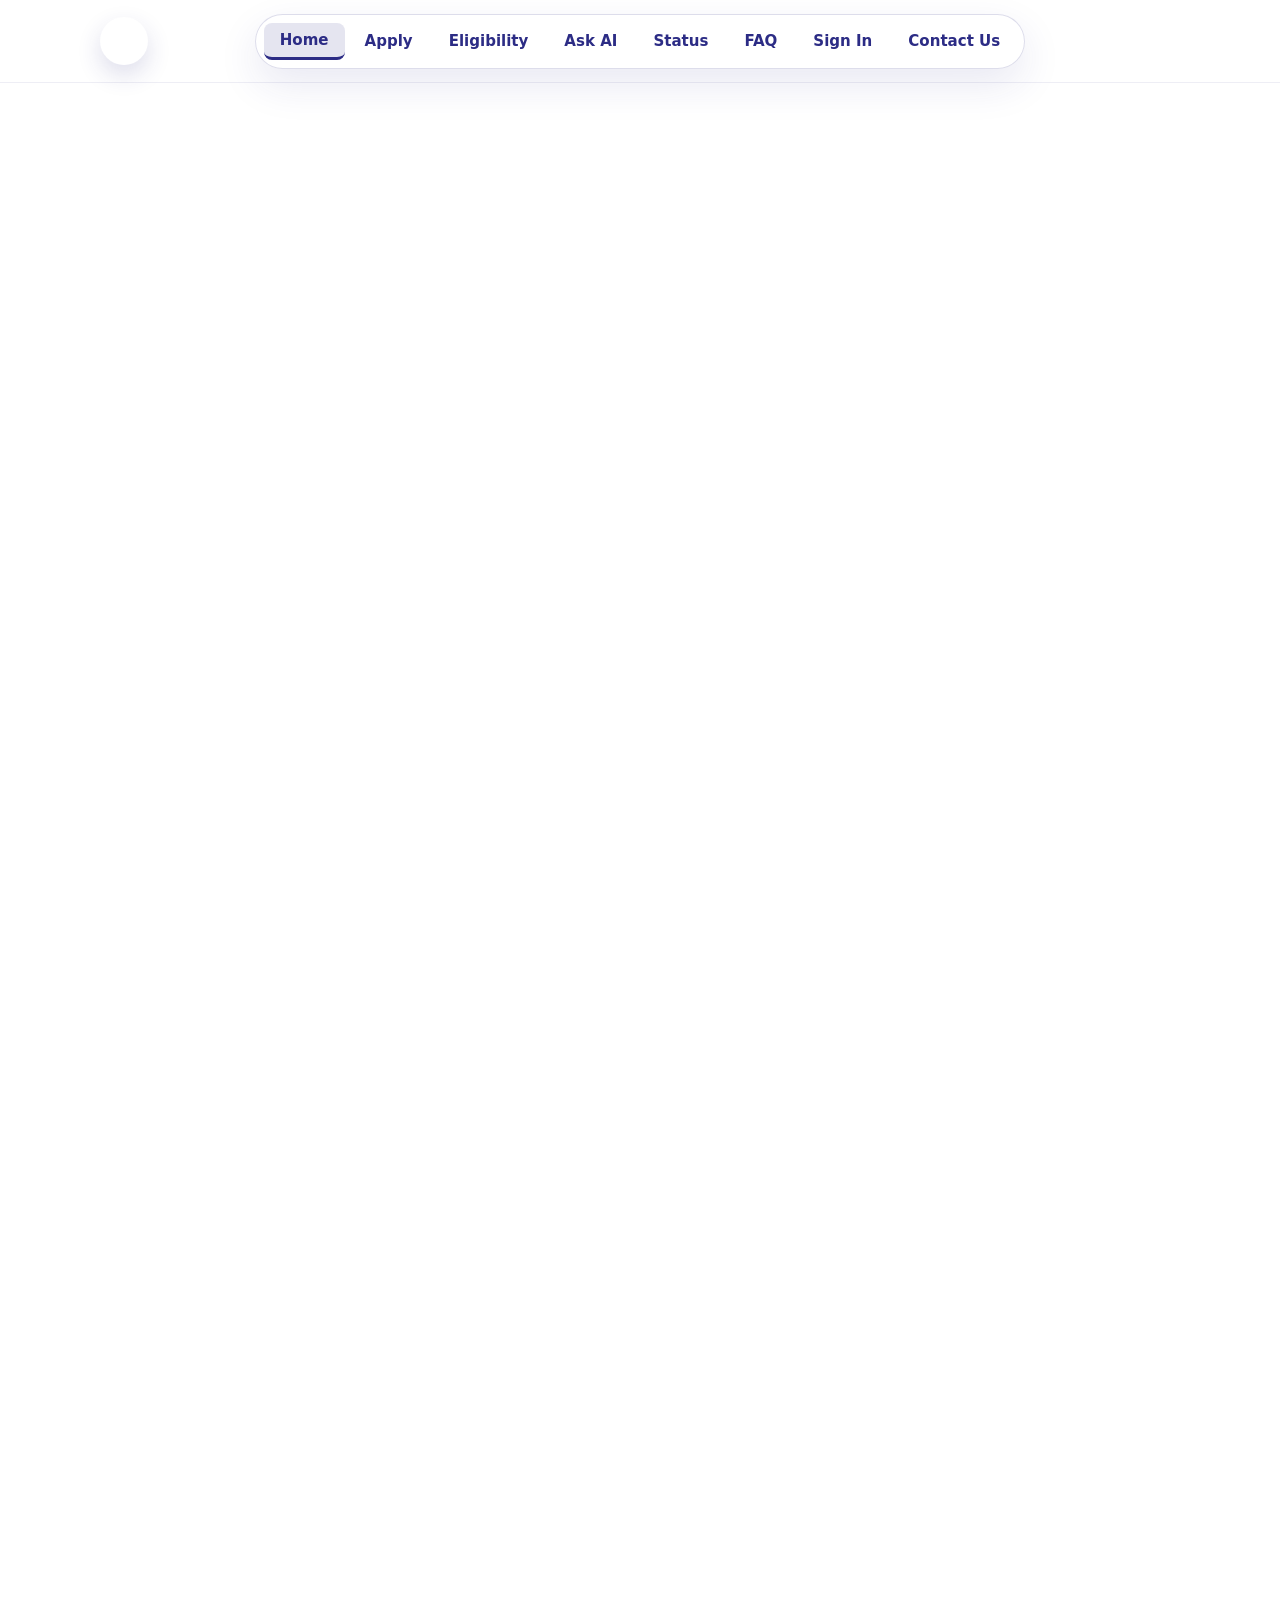
==== commit 86b60fdb: "Only accessible universities on homepage; fix a batch of real bugs found in a full-site audit Per fe" ====
--- a/public/index.html
+++ b/public/index.html
@@ -53,7 +53,7 @@
       <nav class="nav-shell centered-nav" aria-label="Main navigation">
         <a class="brand compact-brand logo-only" href="index.html" aria-label="Success Factor home"><span class="brand-mark">SF</span></a>
         <button class="nav-toggle" type="button" aria-expanded="false" aria-controls="nav-links" aria-label="Toggle navigation menu"><span></span><span></span><span></span></button>
-        <div class="nav-links" id="nav-links"><a class="active" href="index.html">Home</a><a href="apply.html">My Application</a><a href="resources.html">Resources</a><a href="contact.html">Contact Us</a></div>
+        <div class="nav-links" id="nav-links"><a class="active" href="index.html">Home</a><a href="apply.html">Apply</a><a href="eligibility.html">Eligibility</a><a href="ask-ai.html">Ask AI</a><a href="status.html">Status</a><a href="faq.html">FAQ</a><a href="auth.html">Sign In</a><a href="contact.html">Contact Us</a></div>
       </nav>
     </header>
     <main>
@@ -63,7 +63,7 @@
       </section>
       <section class="soft-band"><div class="section-inner"><div class="section-title"><p class="eyebrow">Our mission</p><h2>Education for everyone.</h2><p>Our mission is to ensure that no deserving student is forced to give up their education due to financial hardship. We connect students with businesses and sponsors to provide transparent, accessible, and life-changing scholarship opportunities.</p></div></div></section>
       <section class="soft-band"><div class="section-inner"><div class="section-title"><p class="eyebrow">How to use this site</p><h2>Steps before you apply.</h2><p>Learn about the scholarship, get your papers ready, and check your status.</p></div><div class="feature-grid"><a class="feature-card" href="eligibility.html"><h3>What is this?</h3><p>Learn what the scholarship does and who can get it.</p></a><a class="feature-card" href="eligibility.html"><h3>Can I get it?</h3><p>See if you match what they want.</p></a><a class="feature-card" href="apply.html"><h3>What to prepare</h3><p>Get your papers and info ready before submitting.</p></a><a class="feature-card" href="status.html"><h3>What's next</h3><p>See the steps after you submit.</p></a><a class="feature-card" href="ask-ai.html"><h3>Get AI help</h3><p>Need help writing your form? Ask the AI.</p></a><a class="feature-card" href="status.html"><h3>Check updates</h3><p>Use your ID to see how your form is doing.</p></a></div></div></section>
-      <section class="universities"><div class="section-title"><p class="eyebrow">Pakistani universities</p><h2>Top Pakistani universities.</h2><p>Click each one to see how to apply.</p></div><div class="university-filters"><input type="search" id="university-search" placeholder="Search universities..." aria-label="Search universities" autocomplete="off" /><div class="city-pills" role="group" aria-label="Filter by city"><button type="button" class="city-pill active" data-city="all">All</button><button type="button" class="city-pill" data-city="Karachi">Karachi</button><button type="button" class="city-pill" data-city="Lahore">Lahore</button><button type="button" class="city-pill" data-city="Islamabad">Islamabad</button><button type="button" class="city-pill" data-city="Other">Other</button></div></div><p class="empty-state" id="university-empty" hidden>No universities match your search.</p><div class="university-grid" id="university-grid"><a class="university-card" data-city="Lahore" href="https://admission.lums.edu.pk/undergraduate-programmes" target="_blank" rel="noopener"><span>LUMS</span><h3>LUMS</h3><p>Lahore university known for business, law, humanities, science, and engineering.</p></a><a class="university-card" data-city="Islamabad" href="https://ugadmissions.nust.edu.pk/" target="_blank" rel="noopener"><span>NUST</span><h3>NUST</h3><p>Islamabad-based university with strong engineering, computing, business, and sciences programs.</p></a><a class="university-card" data-city="Karachi" href="https://admissions.iba.edu.pk/" target="_blank" rel="noopener"><span>IBA</span><h3>IBA Karachi</h3><p>Karachi institution known for business, economics, computer science, and social sciences.</p></a><a class="university-card" data-city="Other" href="https://admissions.nu.edu.pk/" target="_blank" rel="noopener"><span>FAST</span><h3>FAST-NUCES</h3><p>Multi-campus university recognized for computer science, software, AI, and engineering.</p></a><a class="university-card" data-city="Karachi" href="https://admissions.habib.edu.pk/" target="_blank" rel="noopener"><span>HU</span><h3>Habib University</h3><p>Karachi liberal arts and sciences university with engineering, CS, and social development programs.</p></a><a class="university-card" data-city="Karachi" href="https://www.aku.edu/admissions/Pages/home.aspx" target="_blank" rel="noopener"><span>AKU</span><h3>Aga Khan University</h3><p>Pakistan-based university known for medicine, nursing, education, and research excellence.</p></a><a class="university-card" data-city="Other" href="https://admissions.comsats.edu.pk/" target="_blank" rel="noopener"><span>CUI</span><h3>COMSATS University</h3><p>Public university with campuses across Pakistan and programs in computing, sciences, and engineering.</p></a><a class="university-card" data-city="Lahore" href="https://admissions.uet.edu.pk/" target="_blank" rel="noopener"><span>UET</span><h3>UET Lahore</h3><p>Public engineering university known for engineering, technology, architecture, and applied sciences.</p></a><a class="university-card" data-city="Islamabad" href="https://admissions.pieas.edu.pk/" target="_blank" rel="noopener"><span>PIEAS</span><h3>PIEAS</h3><p>Islamabad university known for engineering, nuclear sciences, physics, and research-focused programs.</p></a><a class="university-card" data-city="Lahore" href="https://admission.itu.edu.pk/" target="_blank" rel="noopener"><span>ITU</span><h3>ITU Lahore</h3><p>Technology-focused university with programs in computer science, data science, and engineering.</p></a><a class="university-card" data-city="Other" href="https://www.giki.edu.pk/admissions/" target="_blank" rel="noopener"><span>GIKI</span><h3>GIKI</h3><p>Engineering and technology institute known for a selective campus and strong technical programs.</p></a><a class="university-card" data-city="Lahore" href="https://admissions.bnu.edu.pk/" target="_blank" rel="noopener"><span>BNU</span><h3>Beaconhouse National University</h3><p>Lahore university known for design, architecture, liberal arts, media, and visual studies.</p></a><a class="university-card" data-city="Lahore" href="https://www.gcu.edu.pk/" target="_blank" rel="noopener"><span>GCU</span><h3>Government College University</h3><p>Lahore's oldest university with liberal arts, sciences, engineering, business, and research programs.</p></a><a class="university-card" data-city="Islamabad" href="https://www.pide.org.pk/" target="_blank" rel="noopener"><span>PIDE</span><h3>Pakistan Institute of Development Economics</h3><p>Islamabad institute focused on economics, development studies, and policy research.</p></a><a class="university-card" data-city="Lahore" href="https://www.pu.edu.pk/" target="_blank" rel="noopener"><span>PU</span><h3>Punjab University</h3><p>Lahore's historic university with programs in sciences, arts, commerce, engineering, and law.</p></a><a class="university-card" data-city="Karachi" href="https://www.karachi.edu.pk/default.aspx" target="_blank" rel="noopener"><span>KU</span><h3>University of Karachi</h3><p>Karachi university with programs in sciences, arts, engineering, business, and education.</p></a><a class="university-card" data-city="Other" href="https://www.sindh.edu.pk/" target="_blank" rel="noopener"><span>USindh</span><h3>University of Sindh</h3><p>Hyderabad-based university with programs in engineering, sciences, arts, and business.</p></a><a class="university-card" data-city="Lahore" href="https://www.ucp.edu.pk/" target="_blank" rel="noopener"><span>UCP</span><h3>University of Central Punjab</h3><p>Lahore university with business, engineering, law, sciences, and social sciences programs.</p></a><a class="university-card" data-city="Karachi" href="https://admissions.iuk.edu.pk/" target="_blank" rel="noopener"><span>IU</span><h3>Iqra University</h3><p>Karachi-based private university with more accessible admissions and fees, and programs in business, computer science, and social sciences.</p></a><a class="university-card" data-city="Islamabad" href="https://www.aiou.edu.pk/admission-open" target="_blank" rel="noopener"><span>AIOU</span><h3>Allama Iqbal Open University</h3><p>Pakistan's distance-learning university - low-cost, flexible programs for students who can't attend a campus full-time.</p></a><a class="university-card" data-city="Lahore" href="https://www.vu.edu.pk/apply/" target="_blank" rel="noopener"><span>VU</span><h3>Virtual University of Pakistan</h3><p>Fully online, low-cost degree programs open to students anywhere in Pakistan, including those without a nearby campus.</p></a><a class="university-card" data-city="Islamabad" href="https://www.fuuastisb.edu.pk/" target="_blank" rel="noopener"><span>FUUAST</span><h3>Federal Urdu University</h3><p>Public university with affordable fees and programs in arts, sciences, and technology.</p></a></div></section>
+      <section class="universities"><div class="section-title"><p class="eyebrow">Pakistani universities</p><h2>Accessible Pakistani universities.</h2><p>Click each one to see how to apply.</p></div><div class="university-filters"><input type="search" id="university-search" placeholder="Search universities..." aria-label="Search universities" autocomplete="off" /><div class="city-pills" role="group" aria-label="Filter by city"><button type="button" class="city-pill active" data-city="all">All</button><button type="button" class="city-pill" data-city="Karachi">Karachi</button><button type="button" class="city-pill" data-city="Lahore">Lahore</button><button type="button" class="city-pill" data-city="Islamabad">Islamabad</button><button type="button" class="city-pill" data-city="Other">Other</button></div></div><p class="empty-state" id="university-empty" hidden>No universities match your search.</p><div class="university-grid" id="university-grid"><a class="university-card" data-city="Karachi" href="https://admissions.iuk.edu.pk/" target="_blank" rel="noopener"><span>IU</span><h3>Iqra University</h3><p>Karachi-based private university with more accessible admissions and fees, and programs in business, computer science, and social sciences.</p></a><a class="university-card" data-city="Islamabad" href="https://www.aiou.edu.pk/admission-open" target="_blank" rel="noopener"><span>AIOU</span><h3>Allama Iqbal Open University</h3><p>Pakistan's distance-learning university - low-cost, flexible programs for students who can't attend a campus full-time.</p></a><a class="university-card" data-city="Lahore" href="https://www.vu.edu.pk/apply/" target="_blank" rel="noopener"><span>VU</span><h3>Virtual University of Pakistan</h3><p>Fully online, low-cost degree programs open to students anywhere in Pakistan, including those without a nearby campus.</p></a><a class="university-card" data-city="Islamabad" href="https://www.fuuastisb.edu.pk/" target="_blank" rel="noopener"><span>FUUAST</span><h3>Federal Urdu University</h3><p>Public university with affordable fees and programs in arts, sciences, and technology.</p></a><a class="university-card" data-city="Other" href="https://admissions.comsats.edu.pk/" target="_blank" rel="noopener"><span>CUI</span><h3>COMSATS University</h3><p>Public university with campuses across Pakistan, moderate fees, and programs in computing, sciences, and engineering.</p></a><a class="university-card" data-city="Lahore" href="https://admissions.uet.edu.pk/" target="_blank" rel="noopener"><span>UET</span><h3>UET Lahore</h3><p>Public engineering university with government-subsidized fees, known for engineering, technology, architecture, and applied sciences.</p></a><a class="university-card" data-city="Lahore" href="https://www.gcu.edu.pk/" target="_blank" rel="noopener"><span>GCU</span><h3>Government College University</h3><p>Lahore's oldest public university, with affordable fees and programs in liberal arts, sciences, engineering, and business.</p></a><a class="university-card" data-city="Lahore" href="https://www.pu.edu.pk/" target="_blank" rel="noopener"><span>PU</span><h3>Punjab University</h3><p>Lahore's historic public university, low fees, with programs in sciences, arts, commerce, engineering, and law.</p></a><a class="university-card" data-city="Karachi" href="https://www.karachi.edu.pk/default.aspx" target="_blank" rel="noopener"><span>KU</span><h3>University of Karachi</h3><p>Public university with low fees and programs in sciences, arts, engineering, business, and education.</p></a><a class="university-card" data-city="Other" href="https://www.sindh.edu.pk/" target="_blank" rel="noopener"><span>USindh</span><h3>University of Sindh</h3><p>Hyderabad-based public university, low fees, with programs in engineering, sciences, arts, and business.</p></a></div></section>
       <section class="universities"><div class="section-title"><p class="eyebrow">Pakistani colleges</p><h2>Pakistani college options.</h2><p>Click each one to see admissions and apply.</p></div><div class="university-grid"><a class="university-card" data-city="Lahore" href="https://www.fccollege.edu.pk/admissions" target="_blank" rel="noopener"><span>FCC</span><h3>Forman Christian College</h3><p>Lahore college with programs in business, sciences, arts, engineering, and social sciences.</p></a><a class="university-card" data-city="Lahore" href="https://www.kinnaird.edu.pk/" target="_blank" rel="noopener"><span>KLC</span><h3>Kinnaird College</h3><p>Lahore college for women with programs in sciences, social sciences, arts, and economics.</p></a></div></section>
       
       <section class="flow"><div class="section-inner"><div class="section-title"><p class="eyebrow">How it works</p><h2>4 simple steps to your scholarship.</h2></div><div class="steps"><div class="step"><span>1</span><div><strong>Apply</strong><p>Fill out the form with your details and submit your application.</p></div></div><div class="step"><span>2</span><div><strong>Verification</strong><p>We review your application and verify your information.</p></div></div><div class="step"><span>3</span><div><strong>Sponsor Matching</strong><p>We connect you with suitable sponsors and businesses.</p></div></div><div class="step"><span>4</span><div><strong>Admission Support</strong><p>We help guide you through university or college admission.</p></div></div></div></div></section>
--- a/public/assets/css/styles.css
+++ b/public/assets/css/styles.css
@@ -270,7 +270,7 @@
   position: relative;
   background:
     linear-gradient(90deg, rgba(44, 44, 133, 0.18), rgba(44, 44, 133, 0.02)),
-    url("../education-hero.png") center / cover;
+    url("../img/education-hero.png") center / cover;
   border-radius: 8px;
   overflow: hidden;
   box-shadow: var(--shadow);
--- a/public/assets/css/styles.css
+++ b/public/assets/css/styles.css
@@ -270,7 +270,7 @@
   position: relative;
   background:
     linear-gradient(90deg, rgba(44, 44, 133, 0.18), rgba(44, 44, 133, 0.02)),
-    url("../education-hero.png") center / cover;
+    url("../img/education-hero.png") center / cover;
   border-radius: 8px;
   overflow: hidden;
   box-shadow: var(--shadow);
--- a/public/assets/css/index.css
+++ b/public/assets/css/index.css
@@ -1,4 +1,4 @@
 html{background:#ffffff}body{background:#ffffff;color:#2c2c85;font-family:system-ui,-apple-system,sans-serif}
-      body{background:var(--paper);color:var(--ink)}.centered-header{position:sticky;top:0;z-index:40;background:rgba(255,255,255,.9);border-bottom:1px solid rgba(44,44,133,.08);backdrop-filter:blur(18px)}.centered-nav{position:relative;min-height:82px;justify-content:center}.centered-nav .logo-only{position:absolute;left:50px;top:50%;transform:translateY(-50%)}.logo-only span+span{display:none}.logo-only .brand-mark{font-size:clamp(1.8rem,3vw,2.8rem)}.centered-nav .nav-links{padding:8px;border:1px solid var(--line);border-radius:999px;background:rgba(255,255,255,.9);box-shadow:0 16px 40px rgba(44,44,133,.1)}.nav-links a{border-radius:999px}.nav-links a:hover{background:#2c2c85;color:white}.hero-wrap{width:min(1180px,calc(100% - 32px));margin:28px auto 0;display:grid;grid-template-columns:1.1fr .9fr;gap:20px;align-items:stretch;min-height:calc(100vh - 150px)}.hero-card{min-height:560px;border-radius:18px;padding:clamp(28px,5vw,64px);background:linear-gradient(135deg,rgba(44,44,133,.65),rgba(44,44,133,.35)),url("assets/img/education-hero.png") center/cover;color:#fff;box-shadow:var(--shadow);display:grid;align-content:end;overflow:hidden}.eyebrow{font-weight:900;letter-spacing:.08em;text-transform:uppercase;color:var(--rose);font-size:.78rem}.hero-card .eyebrow{color:#ffffff}.hero-card h1{font-size:clamp(2rem,4.7vw,4.7rem);line-height:1;margin:10px 0 18px;text-wrap:balance}.hero-card p{font-size:clamp(1rem,2vw,1.3rem);line-height:1.7;max-width:760px;color:rgba(255,255,255,.86)}.hero-side{display:grid;gap:20px}.surface-card,.feature-card,.university-card{background:var(--card);border:1px solid var(--line);border-radius:14px;padding:26px;box-shadow:var(--shadow)}.surface-card h2{font-size:clamp(2rem,4vw,3.8rem);line-height:1;margin:8px 0}.surface-card p,.feature-card p,.university-card p{color:var(--muted);line-height:1.7}.stat-grid{display:grid;grid-template-columns:repeat(2,1fr);gap:12px}.stat{border:1px solid var(--line);border-radius:12px;padding:18px;background:#fff}.stat strong{font-size:1.9rem;display:block}.soft-band{margin:80px 0 0;padding:78px 0;background:#ffffff}.section-inner{width:min(1120px,calc(100% - 32px));margin:0 auto}.section-title{max-width:760px;margin-bottom:28px}.section-title h2{font-size:clamp(2.2rem,5vw,4.8rem);line-height:.98;margin:8px 0}.section-title p{color:var(--muted);line-height:1.7}.feature-grid{display:grid;grid-template-columns:repeat(3,minmax(0,1fr));gap:16px}.feature-card{box-shadow:none;min-height:210px}.feature-card:nth-child(2){border-top:5px solid var(--gold)}.feature-card:nth-child(3){border-top:5px solid var(--sky)}.feature-card:nth-child(4){border-top:5px solid var(--rose)}.feature-card h3{font-size:1.35rem;margin:0 0 10px}.universities{width:min(1120px,calc(100% - 32px));margin:76px auto 0}.empty-state{color:var(--muted);font-weight:800;padding:24px 0;text-align:center}
+      body{background:var(--paper);color:var(--ink)}.centered-header{position:sticky;top:0;z-index:40;background:rgba(255,255,255,.9);border-bottom:1px solid rgba(44,44,133,.08);backdrop-filter:blur(18px)}.centered-nav{position:relative;min-height:82px;justify-content:center}.centered-nav .logo-only{position:absolute;left:50px;top:50%;transform:translateY(-50%)}.logo-only span+span{display:none}.logo-only .brand-mark{font-size:clamp(1.8rem,3vw,2.8rem)}.centered-nav .nav-links{padding:8px;border:1px solid var(--line);border-radius:999px;background:rgba(255,255,255,.9);box-shadow:0 16px 40px rgba(44,44,133,.1)}.nav-links a{border-radius:999px}.nav-links a:hover{background:#2c2c85;color:white}.hero-wrap{width:min(1180px,calc(100% - 32px));margin:28px auto 0;display:grid;grid-template-columns:1.1fr .9fr;gap:20px;align-items:stretch;min-height:calc(100vh - 150px)}.hero-card{min-height:560px;border-radius:18px;padding:clamp(28px,5vw,64px);background:linear-gradient(135deg,rgba(44,44,133,.65),rgba(44,44,133,.35)),image-set(url("../img/education-hero.webp") type("image/webp"), url("../img/education-hero.png") type("image/png")) center/cover;color:#fff;box-shadow:var(--shadow);display:grid;align-content:end;overflow:hidden}.eyebrow{font-weight:900;letter-spacing:.08em;text-transform:uppercase;color:var(--rose);font-size:.78rem}.hero-card .eyebrow{color:#ffffff}.hero-card h1{font-size:clamp(2rem,4.7vw,4.7rem);line-height:1;margin:10px 0 18px;text-wrap:balance}.hero-card p{font-size:clamp(1rem,2vw,1.3rem);line-height:1.7;max-width:760px;color:rgba(255,255,255,.86)}.hero-side{display:grid;gap:20px}.surface-card,.feature-card,.university-card{background:var(--card);border:1px solid var(--line);border-radius:14px;padding:26px;box-shadow:var(--shadow)}.surface-card h2{font-size:clamp(2rem,4vw,3.8rem);line-height:1;margin:8px 0}.surface-card p,.feature-card p,.university-card p{color:var(--muted);line-height:1.7}.stat-grid{display:grid;grid-template-columns:repeat(2,1fr);gap:12px}.stat{border:1px solid var(--line);border-radius:12px;padding:18px;background:#fff}.stat strong{font-size:1.9rem;display:block}.soft-band{margin:80px 0 0;padding:78px 0;background:#ffffff}.section-inner{width:min(1120px,calc(100% - 32px));margin:0 auto}.section-title{max-width:760px;margin-bottom:28px}.section-title h2{font-size:clamp(2.2rem,5vw,4.8rem);line-height:.98;margin:8px 0}.section-title p{color:var(--muted);line-height:1.7}.feature-grid{display:grid;grid-template-columns:repeat(3,minmax(0,1fr));gap:16px}.feature-card{box-shadow:none;min-height:210px}.feature-card:nth-child(2){border-top:5px solid var(--gold)}.feature-card:nth-child(3){border-top:5px solid var(--sky)}.feature-card:nth-child(4){border-top:5px solid var(--rose)}.feature-card h3{font-size:1.35rem;margin:0 0 10px}.universities{width:min(1120px,calc(100% - 32px));margin:76px auto 0}.empty-state{color:var(--muted);font-weight:800;padding:24px 0;text-align:center}
 .university-filters{display:flex;flex-wrap:wrap;gap:12px;align-items:center;margin-bottom:18px}.university-filters #university-search{flex:1 1 220px;min-width:180px;padding:12px 16px;border:1px solid var(--line);border-radius:999px;background:#fff;color:var(--ink);font:inherit}.city-pills{display:flex;flex-wrap:wrap;gap:8px}.city-pill{border:1px solid var(--line);border-radius:999px;background:#fff;color:var(--muted);font-weight:800;font-size:.85rem;padding:9px 16px;cursor:pointer;transition:background .15s ease,color .15s ease}.city-pill:hover{background:rgba(44,44,133,.06)}.city-pill.active{background:#2c2c85;color:#fff;border-color:#2c2c85}
 .university-grid{display:grid;grid-template-columns:repeat(4,minmax(0,1fr));gap:14px}.university-card{box-shadow:none;min-height:190px;display:grid;align-content:start;gap:12px;position:relative;overflow:hidden;color:var(--ink);text-decoration:none;transition:border-color .18s ease,box-shadow .18s ease,transform .18s ease}.university-card:hover,.university-card:focus-visible{border-color:rgba(44,44,133,.38);box-shadow:0 16px 38px rgba(44,44,133,.1);transform:translateY(-2px);outline:none}.university-card::before{content:"";position:absolute;inset:0 0 auto 0;height:5px;background:var(--rose)}.university-card:nth-child(3n)::before{background:var(--gold)}.university-card:nth-child(3n+2)::before{background:var(--sky)}.university-card span{width:46px;height:46px;border-radius:50%;display:grid;place-items:center;background:#ffffff;color:var(--ink);font-weight:900}.university-card h3{font-size:1.15rem;margin:0;line-height:1.2}.university-card p{margin:0;font-size:.95rem}.flow{width:min(1120px,calc(100% - 32px));margin:76px auto;display:grid;grid-template-columns:.8fr 1.2fr;gap:24px;align-items:start}.steps{display:grid;gap:12px}.step{display:grid;grid-template-columns:48px 1fr;gap:14px;align-items:start;padding:18px;border:1px solid var(--line);border-radius:14px;background:#fff}.step span{width:48px;height:48px;border-radius:50%;display:grid;place-items:center;background:var(--rose);color:#fff;font-weight:900}.step p{margin:4px 0 0;color:var(--muted);line-height:1.6}.cta-panel{width:min(1120px,calc(100% - 32px));margin:0 auto 80px;padding:34px;border-radius:18px;background:#2c2c85;color:white;display:flex;justify-content:space-between;gap:20px;align-items:center}.cta-panel p{color:rgba(255,255,255,.78);max-width:620px}.button{border-radius:999px}@supports(content-visibility:auto){section{content-visibility:auto;contain-intrinsic-size:auto 500px}}@media(max-width:1040px){.university-grid{grid-template-columns:repeat(3,minmax(0,1fr))}}@media(max-width:920px){.centered-nav{justify-content:space-between}.centered-nav .logo-only{position:static;transform:none}.hero-wrap,.flow{grid-template-columns:1fr}.feature-grid,.university-grid{grid-template-columns:1fr 1fr}.cta-panel{display:grid}.hero-card{min-height:440px}}@media(max-width:640px){.centered-nav{min-height:74px}.centered-nav .nav-links{border-radius:14px}.hero-wrap{margin-top:16px;min-height:auto}.hero-card,.surface-card,.feature-card,.university-card,.cta-panel{border-radius:12px}.hero-card h1{font-size:clamp(1.9rem,9vw,3rem)}.feature-grid,.stat-grid,.university-grid{grid-template-columns:1fr}.soft-band{padding:52px 0}.universities{margin-top:52px}}
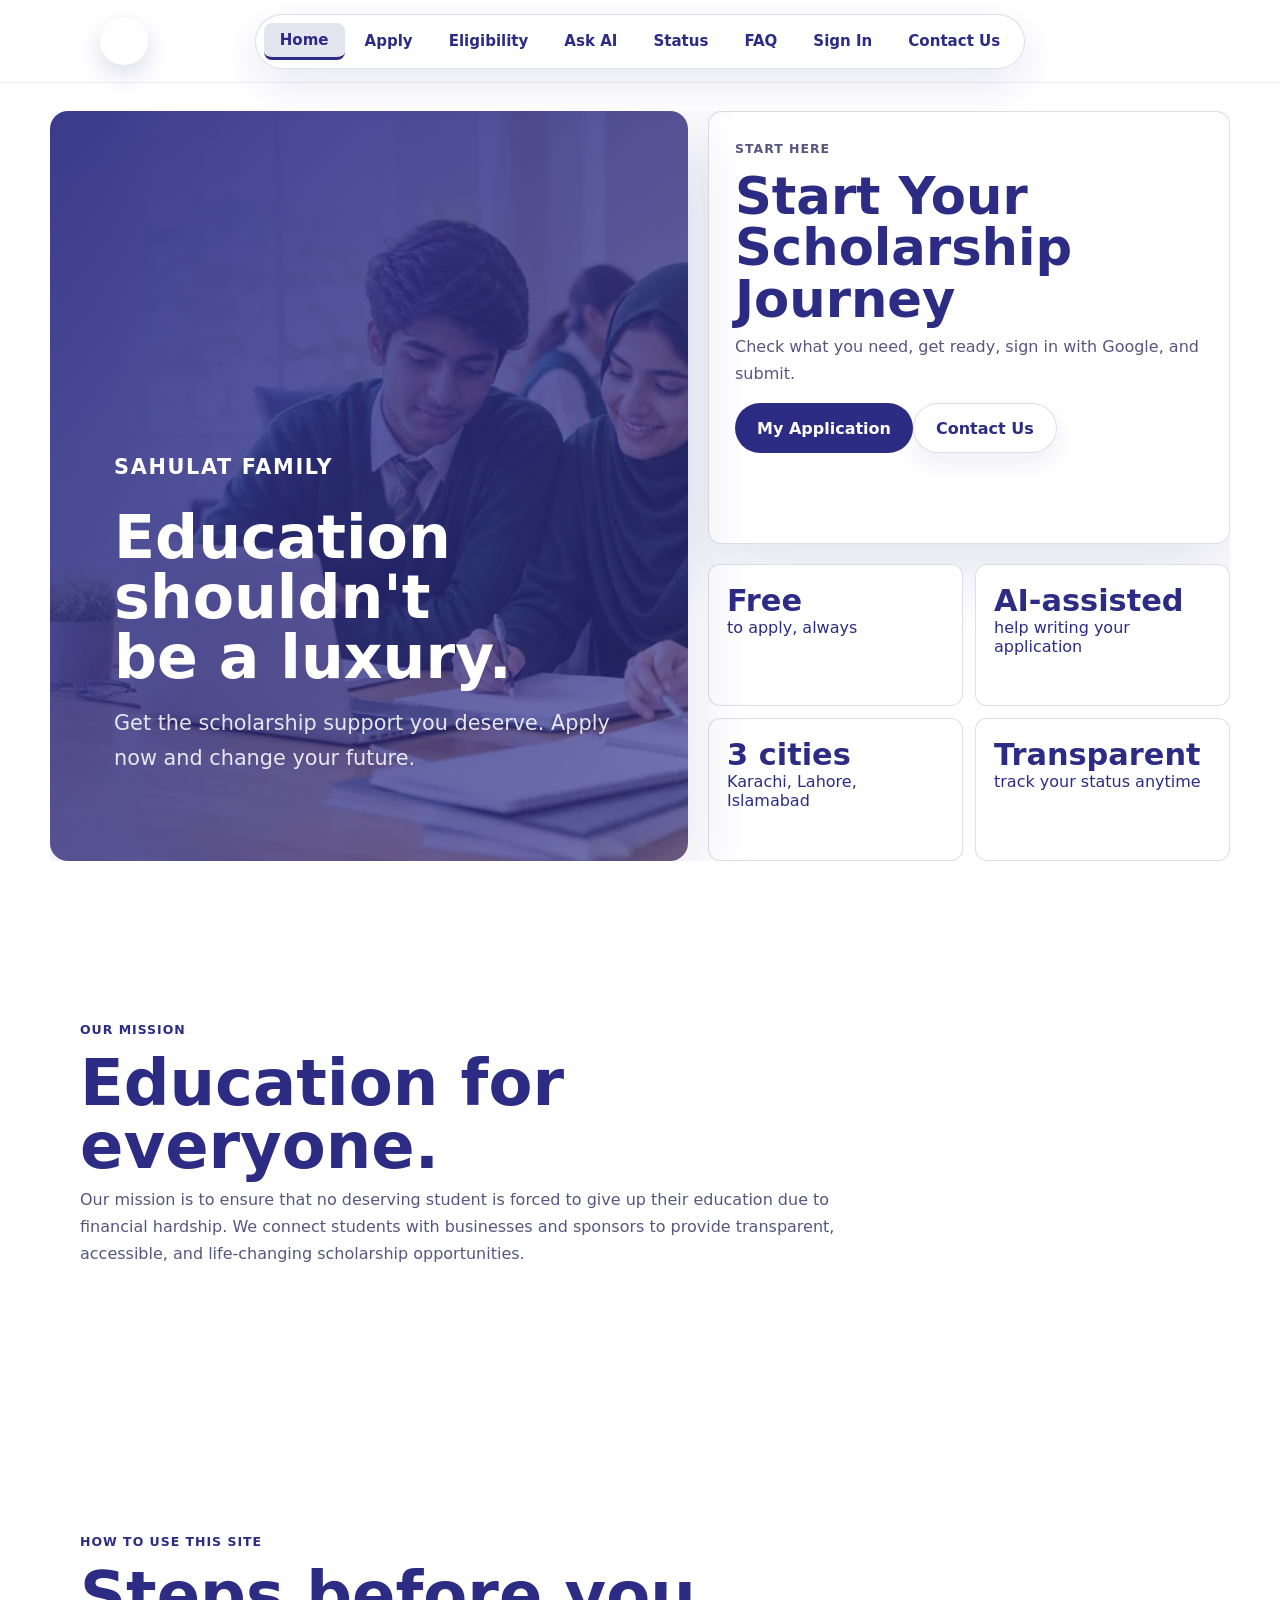
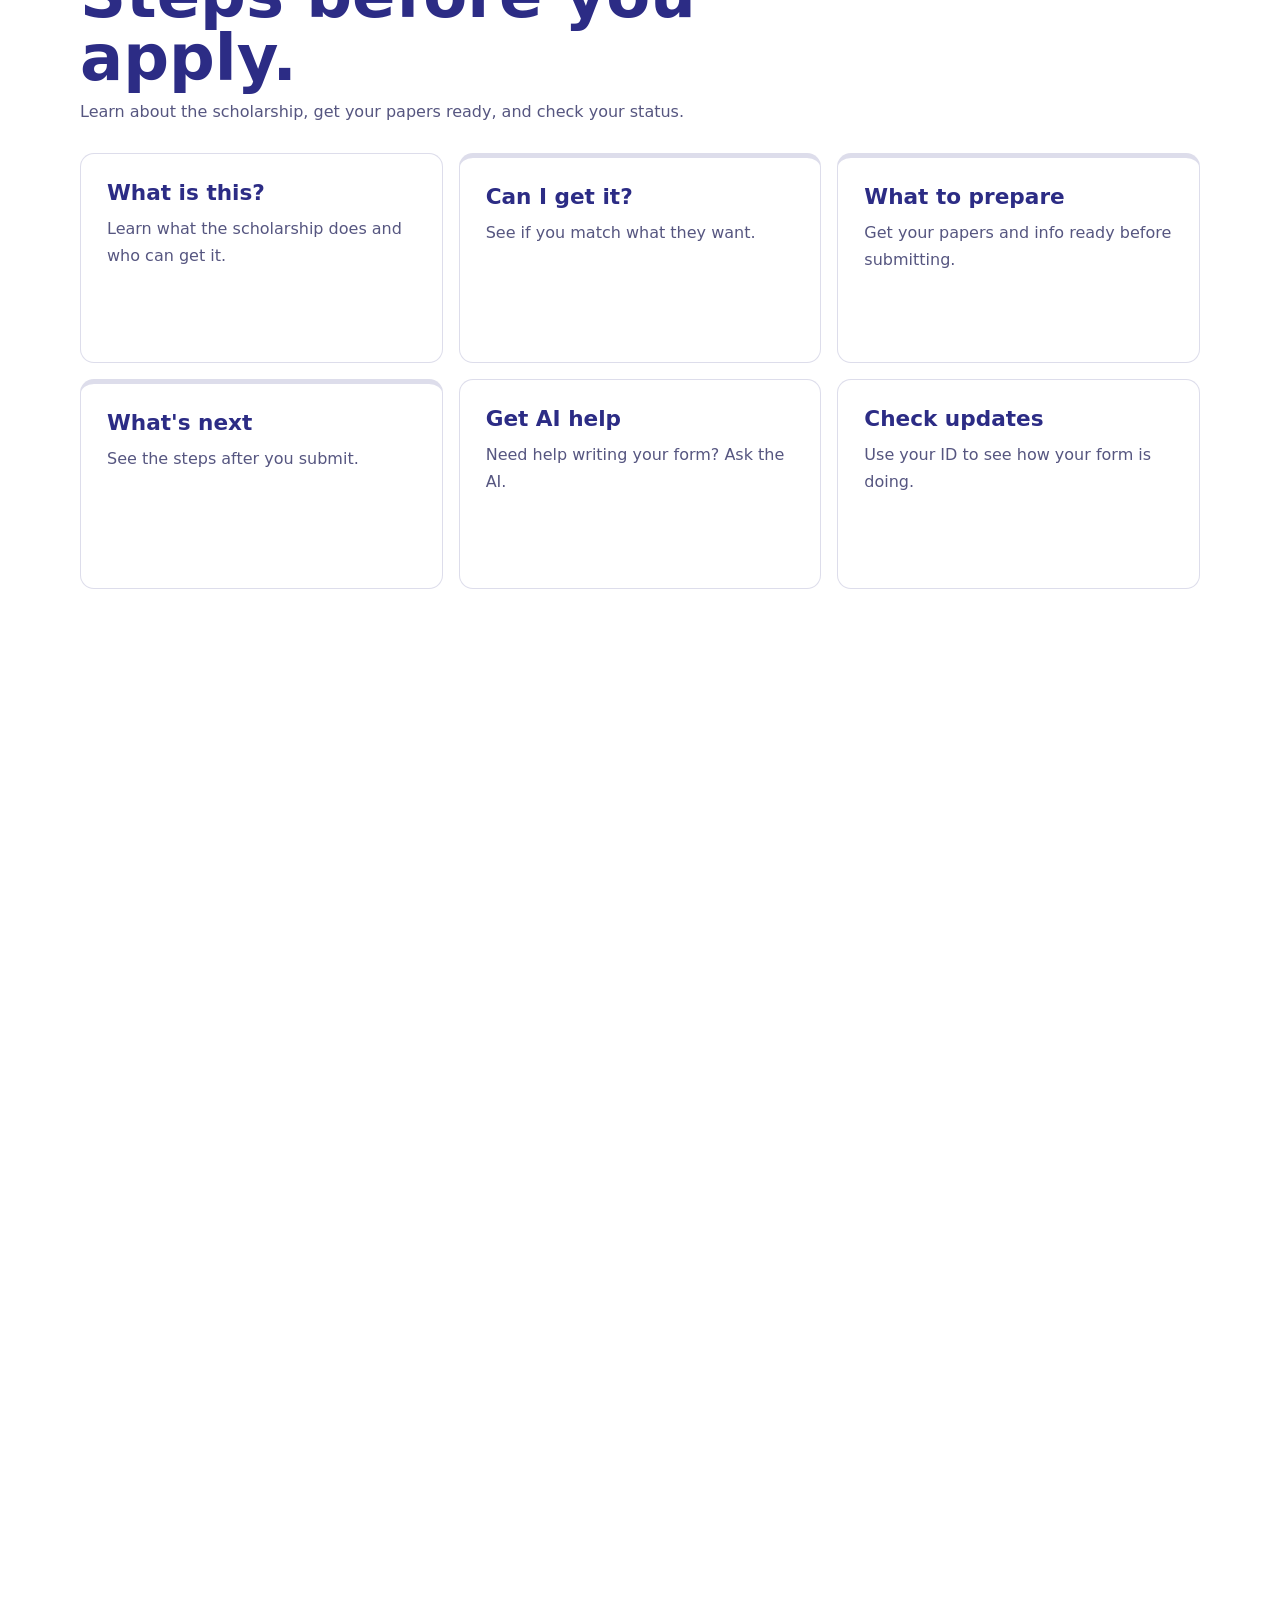
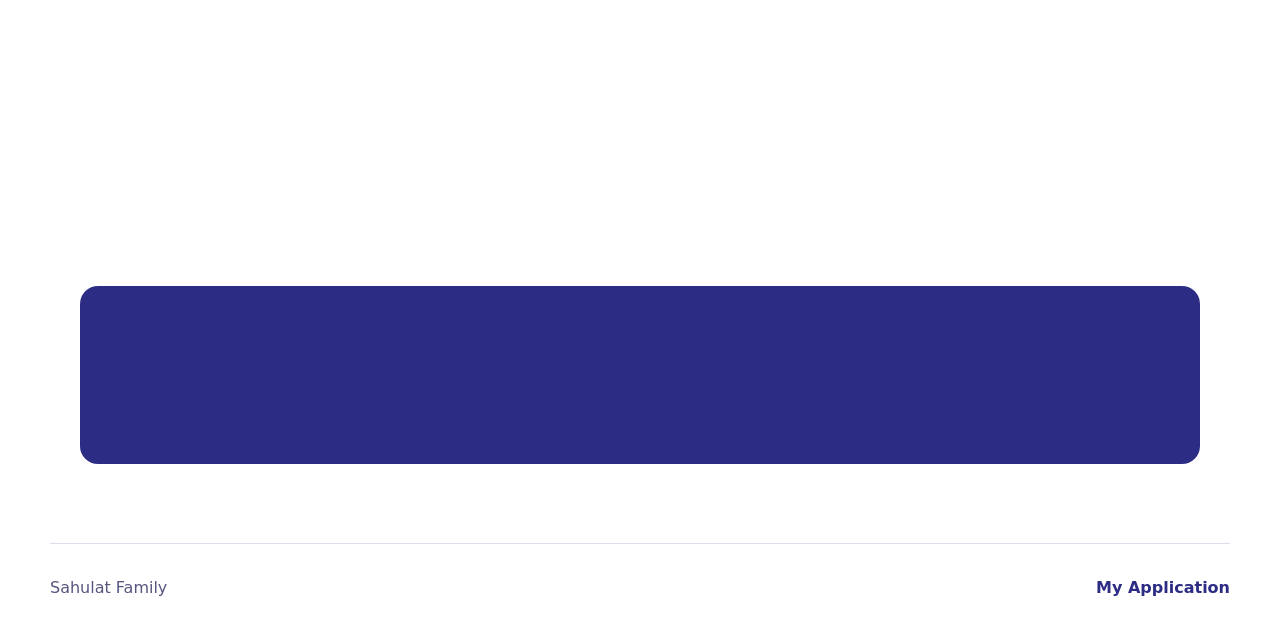
==== commit e7c52777: "Bump index.js cache version and SW cache generation for the college-filter fix index.js isn't in the" ====
--- a/public/index.html
+++ b/public/index.html
@@ -71,7 +71,7 @@
     </main>
     <footer><p>Success Factor</p><a href="apply.html">My Application</a></footer>
     <script async src="assets/js/script.js?v=green-theme-restore-2"></script>
-    <script defer src="assets/js/index.js?v=1"></script>
+    <script defer src="assets/js/index.js?v=2"></script>
     <script src="assets/js/read-aloud.js"></script>
   </body>
 </html>
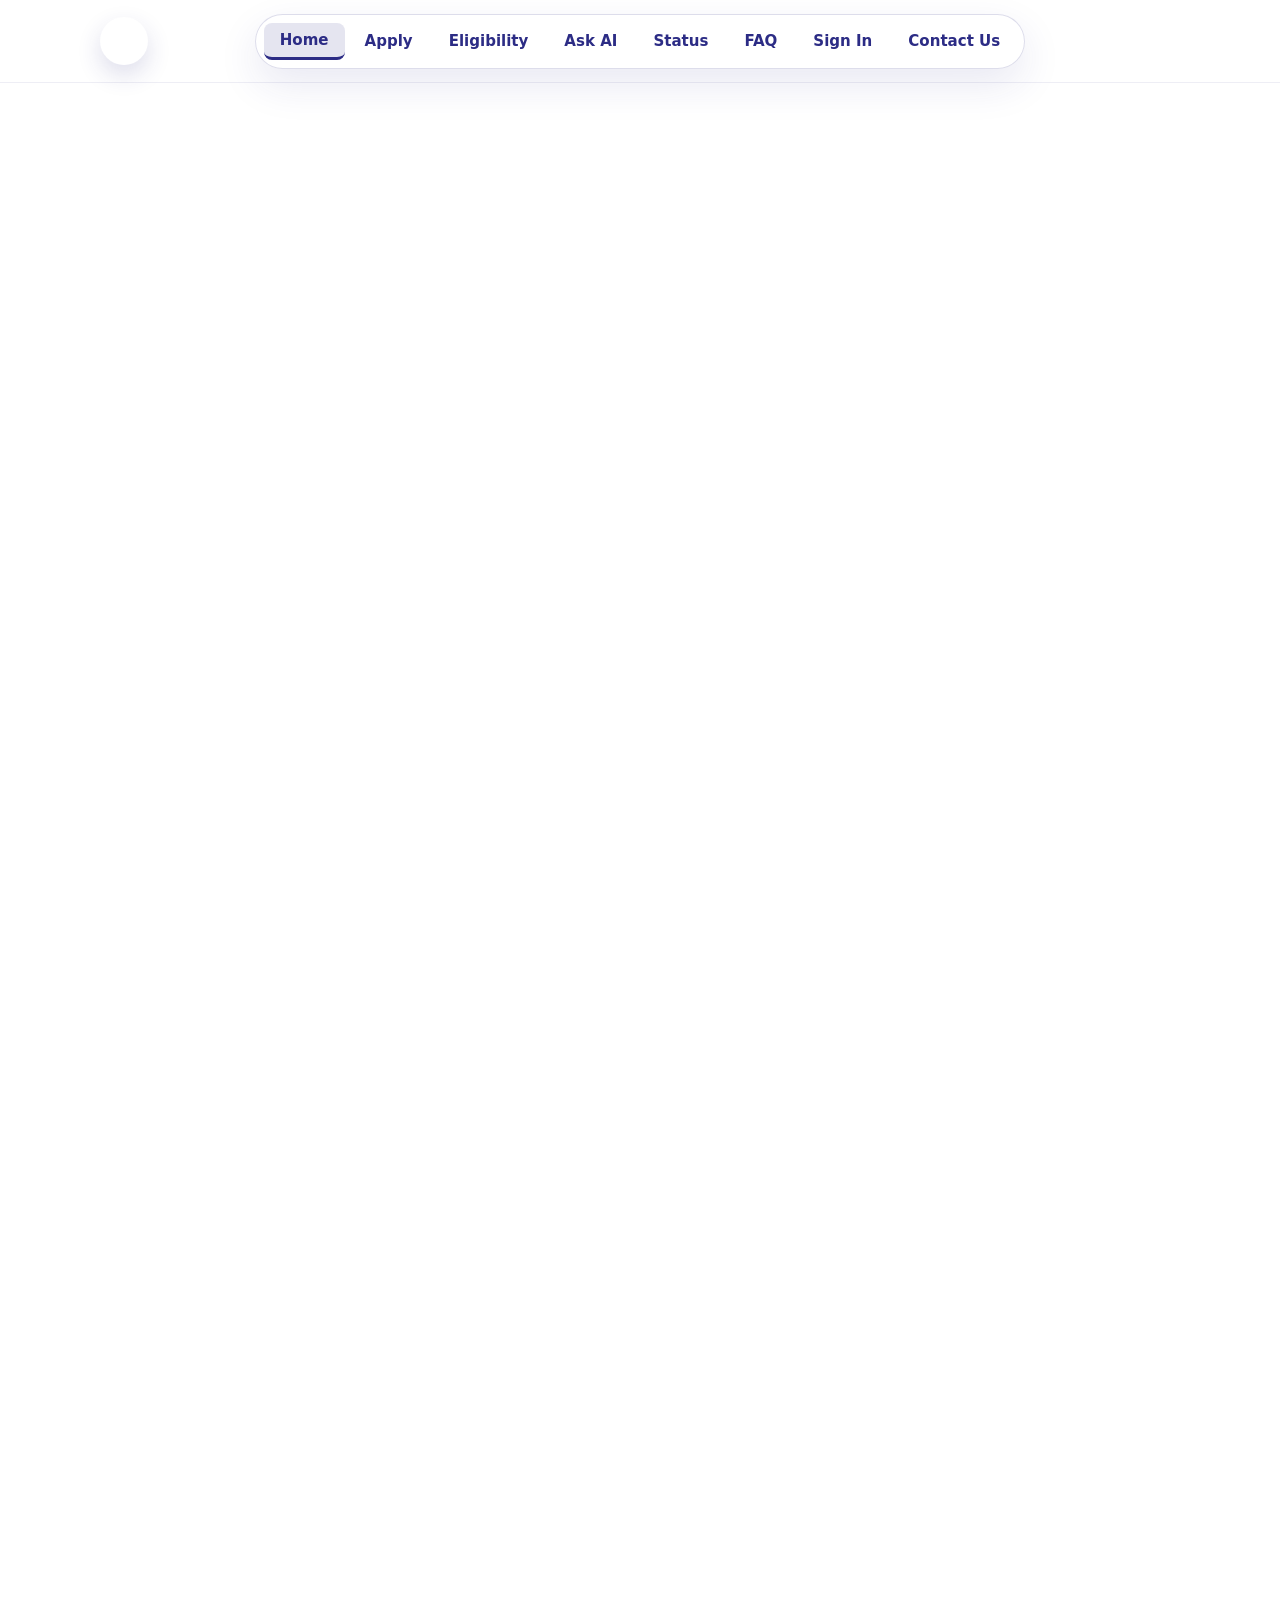
==== commit 14109b36: "Add accessible primary/secondary schools section to homepage Misread the earlier "accessible schools" ====
--- a/public/index.html
+++ b/public/index.html
@@ -65,7 +65,8 @@
       <section class="soft-band"><div class="section-inner"><div class="section-title"><p class="eyebrow">How to use this site</p><h2>Steps before you apply.</h2><p>Learn about the scholarship, get your papers ready, and check your status.</p></div><div class="feature-grid"><a class="feature-card" href="eligibility.html"><h3>What is this?</h3><p>Learn what the scholarship does and who can get it.</p></a><a class="feature-card" href="eligibility.html"><h3>Can I get it?</h3><p>See if you match what they want.</p></a><a class="feature-card" href="apply.html"><h3>What to prepare</h3><p>Get your papers and info ready before submitting.</p></a><a class="feature-card" href="status.html"><h3>What's next</h3><p>See the steps after you submit.</p></a><a class="feature-card" href="ask-ai.html"><h3>Get AI help</h3><p>Need help writing your form? Ask the AI.</p></a><a class="feature-card" href="status.html"><h3>Check updates</h3><p>Use your ID to see how your form is doing.</p></a></div></div></section>
       <section class="universities"><div class="section-title"><p class="eyebrow">Pakistani universities</p><h2>Accessible Pakistani universities.</h2><p>Click each one to see how to apply.</p></div><div class="university-filters"><input type="search" id="university-search" placeholder="Search universities..." aria-label="Search universities" autocomplete="off" /><div class="city-pills" role="group" aria-label="Filter by city"><button type="button" class="city-pill active" data-city="all">All</button><button type="button" class="city-pill" data-city="Karachi">Karachi</button><button type="button" class="city-pill" data-city="Lahore">Lahore</button><button type="button" class="city-pill" data-city="Islamabad">Islamabad</button><button type="button" class="city-pill" data-city="Other">Other</button></div></div><p class="empty-state" id="university-empty" hidden>No universities match your search.</p><div class="university-grid" id="university-grid"><a class="university-card" data-city="Karachi" href="https://admissions.iuk.edu.pk/" target="_blank" rel="noopener"><span>IU</span><h3>Iqra University</h3><p>Karachi-based private university with more accessible admissions and fees, and programs in business, computer science, and social sciences.</p></a><a class="university-card" data-city="Islamabad" href="https://www.aiou.edu.pk/admission-open" target="_blank" rel="noopener"><span>AIOU</span><h3>Allama Iqbal Open University</h3><p>Pakistan's distance-learning university - low-cost, flexible programs for students who can't attend a campus full-time.</p></a><a class="university-card" data-city="Lahore" href="https://www.vu.edu.pk/apply/" target="_blank" rel="noopener"><span>VU</span><h3>Virtual University of Pakistan</h3><p>Fully online, low-cost degree programs open to students anywhere in Pakistan, including those without a nearby campus.</p></a><a class="university-card" data-city="Islamabad" href="https://www.fuuastisb.edu.pk/" target="_blank" rel="noopener"><span>FUUAST</span><h3>Federal Urdu University</h3><p>Public university with affordable fees and programs in arts, sciences, and technology.</p></a><a class="university-card" data-city="Other" href="https://admissions.comsats.edu.pk/" target="_blank" rel="noopener"><span>CUI</span><h3>COMSATS University</h3><p>Public university with campuses across Pakistan, moderate fees, and programs in computing, sciences, and engineering.</p></a><a class="university-card" data-city="Lahore" href="https://admissions.uet.edu.pk/" target="_blank" rel="noopener"><span>UET</span><h3>UET Lahore</h3><p>Public engineering university with government-subsidized fees, known for engineering, technology, architecture, and applied sciences.</p></a><a class="university-card" data-city="Lahore" href="https://www.gcu.edu.pk/" target="_blank" rel="noopener"><span>GCU</span><h3>Government College University</h3><p>Lahore's oldest public university, with affordable fees and programs in liberal arts, sciences, engineering, and business.</p></a><a class="university-card" data-city="Lahore" href="https://www.pu.edu.pk/" target="_blank" rel="noopener"><span>PU</span><h3>Punjab University</h3><p>Lahore's historic public university, low fees, with programs in sciences, arts, commerce, engineering, and law.</p></a><a class="university-card" data-city="Karachi" href="https://www.karachi.edu.pk/default.aspx" target="_blank" rel="noopener"><span>KU</span><h3>University of Karachi</h3><p>Public university with low fees and programs in sciences, arts, engineering, business, and education.</p></a><a class="university-card" data-city="Other" href="https://www.sindh.edu.pk/" target="_blank" rel="noopener"><span>USindh</span><h3>University of Sindh</h3><p>Hyderabad-based public university, low fees, with programs in engineering, sciences, arts, and business.</p></a></div></section>
       <section class="universities"><div class="section-title"><p class="eyebrow">Pakistani colleges</p><h2>Pakistani college options.</h2><p>Click each one to see admissions and apply.</p></div><div class="university-grid"><a class="university-card" data-city="Lahore" href="https://www.fccollege.edu.pk/admissions" target="_blank" rel="noopener"><span>FCC</span><h3>Forman Christian College</h3><p>Lahore college with programs in business, sciences, arts, engineering, and social sciences.</p></a><a class="university-card" data-city="Lahore" href="https://www.kinnaird.edu.pk/" target="_blank" rel="noopener"><span>KLC</span><h3>Kinnaird College</h3><p>Lahore college for women with programs in sciences, social sciences, arts, and economics.</p></a></div></section>
-      
+      <section class="universities"><div class="section-title"><p class="eyebrow">Pakistani schools</p><h2>Accessible primary &amp; secondary schools.</h2><p>Low-cost and free school networks for younger students and families.</p></div><div class="university-grid"><a class="university-card" data-city="Karachi" href="https://www.tcf.org.pk/" target="_blank" rel="noopener"><span>TCF</span><h3>The Citizens Foundation</h3><p>The largest network of low-cost private schools in Pakistan, serving underprivileged children in rural areas and urban slums nationwide.</p></a><a class="university-card" data-city="Islamabad" href="https://readfoundation.org/" target="_blank" rel="noopener"><span>RF</span><h3>READ Foundation</h3><p>Free education for orphaned and underprivileged children across Punjab, KP, Islamabad, Gilgit-Baltistan, and Azad Kashmir.</p></a><a class="university-card" data-city="Lahore" href="https://dilpakistan.org/" target="_blank" rel="noopener"><span>DIL</span><h3>Developments in Literacy</h3><p>Low-cost model schools focused on underprivileged children, especially girls, across Sindh, Punjab, KP, and Islamabad.</p></a><a class="university-card" data-city="Lahore" href="https://alkhidmat.org" target="_blank" rel="noopener"><span>AK</span><h3>Al-Khidmat Schools</h3><p>Affordable school network run by Alkhidmat Foundation, with campuses across Pakistan.</p></a><a class="university-card" data-city="Lahore" href="https://www.pef.edu.pk/" target="_blank" rel="noopener"><span>PEF</span><h3>Punjab Education Foundation</h3><p>Government foundation subsidizing low-cost private schools and education vouchers for low-income families across Punjab.</p></a><a class="university-card" data-city="Karachi" href="https://www.sef.org.pk/" target="_blank" rel="noopener"><span>SEF</span><h3>Sindh Education Foundation</h3><p>Adopts and improves government schools across Sindh, serving children in remote and underdeveloped areas.</p></a><a class="university-card" data-city="Karachi" href="https://www.zindagitrust.org/" target="_blank" rel="noopener"><span>ZT</span><h3>Zindagi Trust</h3><p>Transforms government schools in Karachi into model institutions with reformed teaching and facilities.</p></a><a class="university-card" data-city="Lahore" href="https://www.sos.org.pk/" target="_blank" rel="noopener"><span>SOS</span><h3>SOS Children's Villages Pakistan</h3><p>Hermann Gmeiner Schools offering low-fee education for orphaned, abandoned, and underprivileged children.</p></a><a class="university-card" data-city="Islamabad" href="https://www.hdfpk.com/" target="_blank" rel="noopener"><span>HDF</span><h3>Human Development Foundation</h3><p>Builds and runs low-cost schools in rural communities across Pakistan, with a focus on girls' education.</p></a><a class="university-card" data-city="Karachi" href="https://kiranfoundation.org/" target="_blank" rel="noopener"><span>KF</span><h3>Kiran Foundation</h3><p>Free schools for children in Lyari, Karachi, from early childhood through Grade 10.</p></a></div></section>
+
       <section class="flow"><div class="section-inner"><div class="section-title"><p class="eyebrow">How it works</p><h2>4 simple steps to your scholarship.</h2></div><div class="steps"><div class="step"><span>1</span><div><strong>Apply</strong><p>Fill out the form with your details and submit your application.</p></div></div><div class="step"><span>2</span><div><strong>Verification</strong><p>We review your application and verify your information.</p></div></div><div class="step"><span>3</span><div><strong>Sponsor Matching</strong><p>We connect you with suitable sponsors and businesses.</p></div></div><div class="step"><span>4</span><div><strong>Admission Support</strong><p>We help guide you through university or college admission.</p></div></div></div></div></section>
       <section class="cta-panel"><div><p class="eyebrow">Ready</p><h2>Start now.</h2><p>Make sure you're ready, then fill out the form.</p></div><a class="button light" href="apply.html">Start My Application</a></section>
     </main>
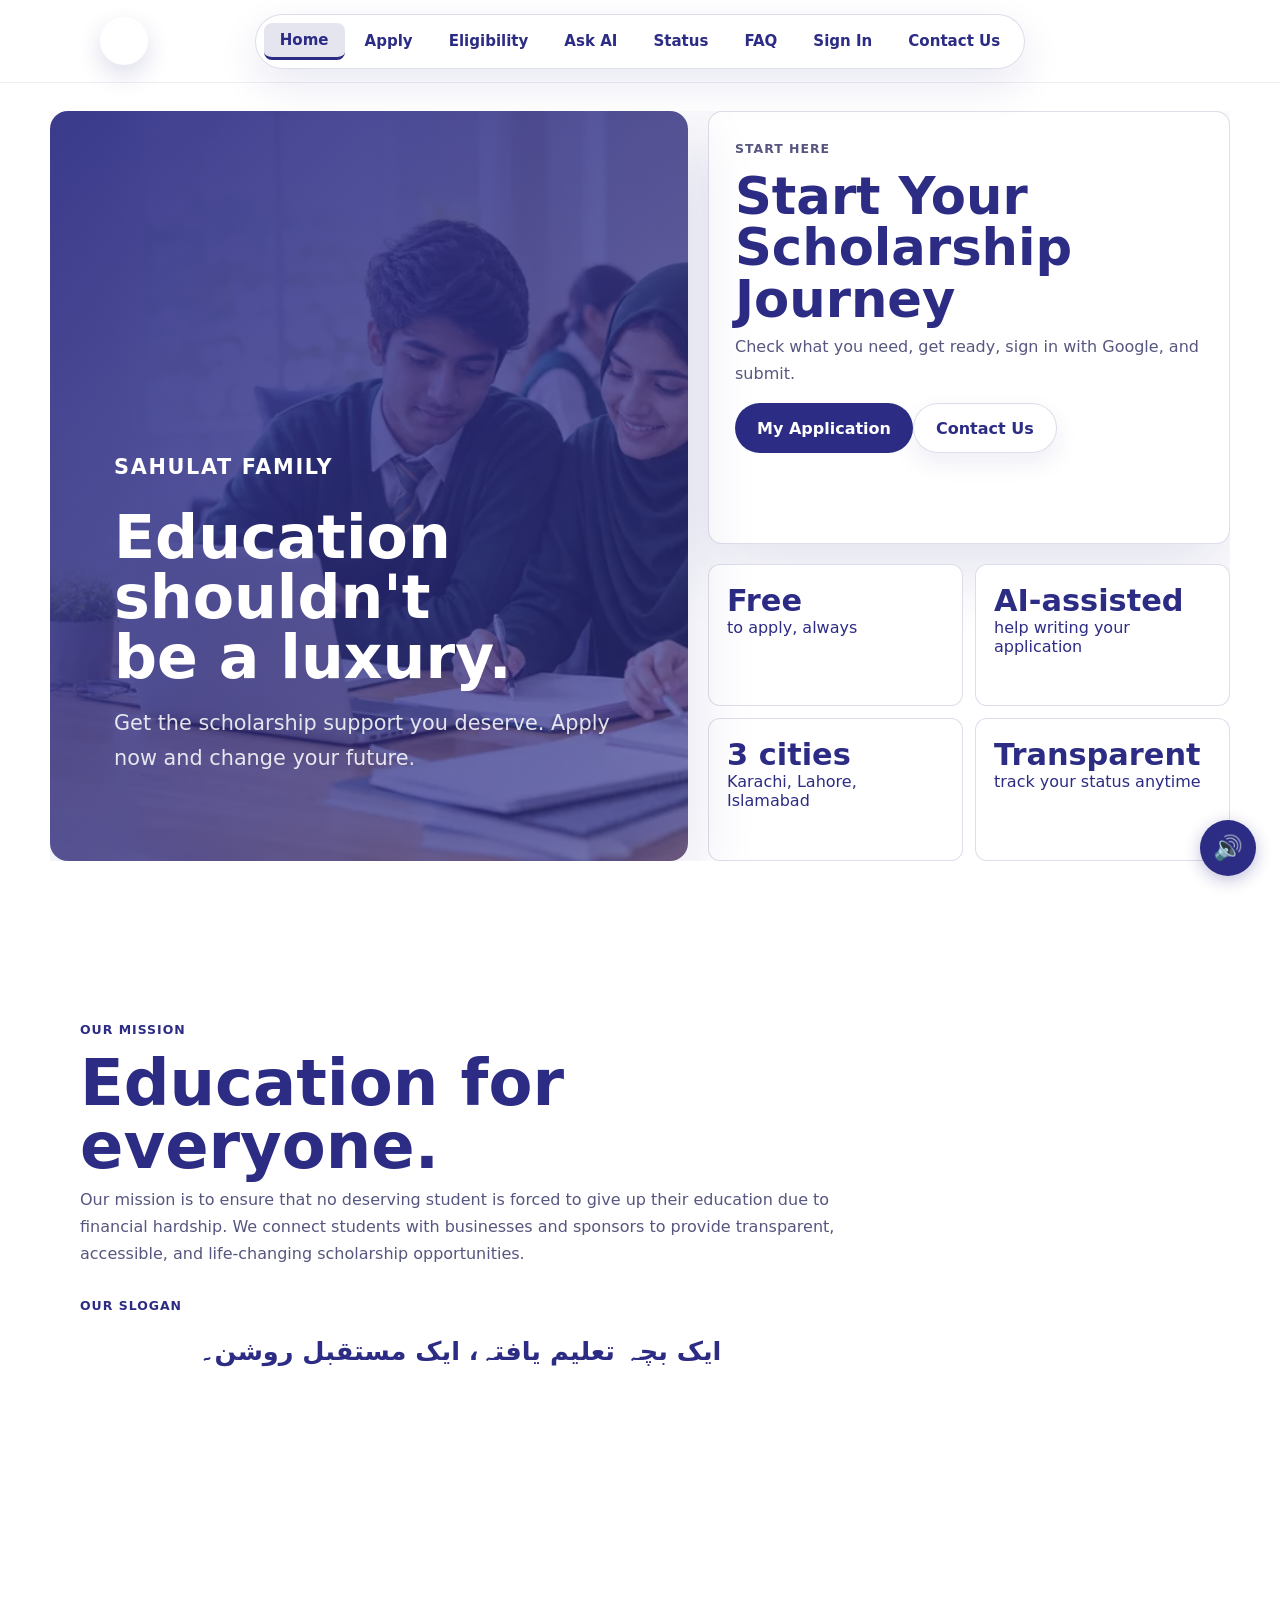
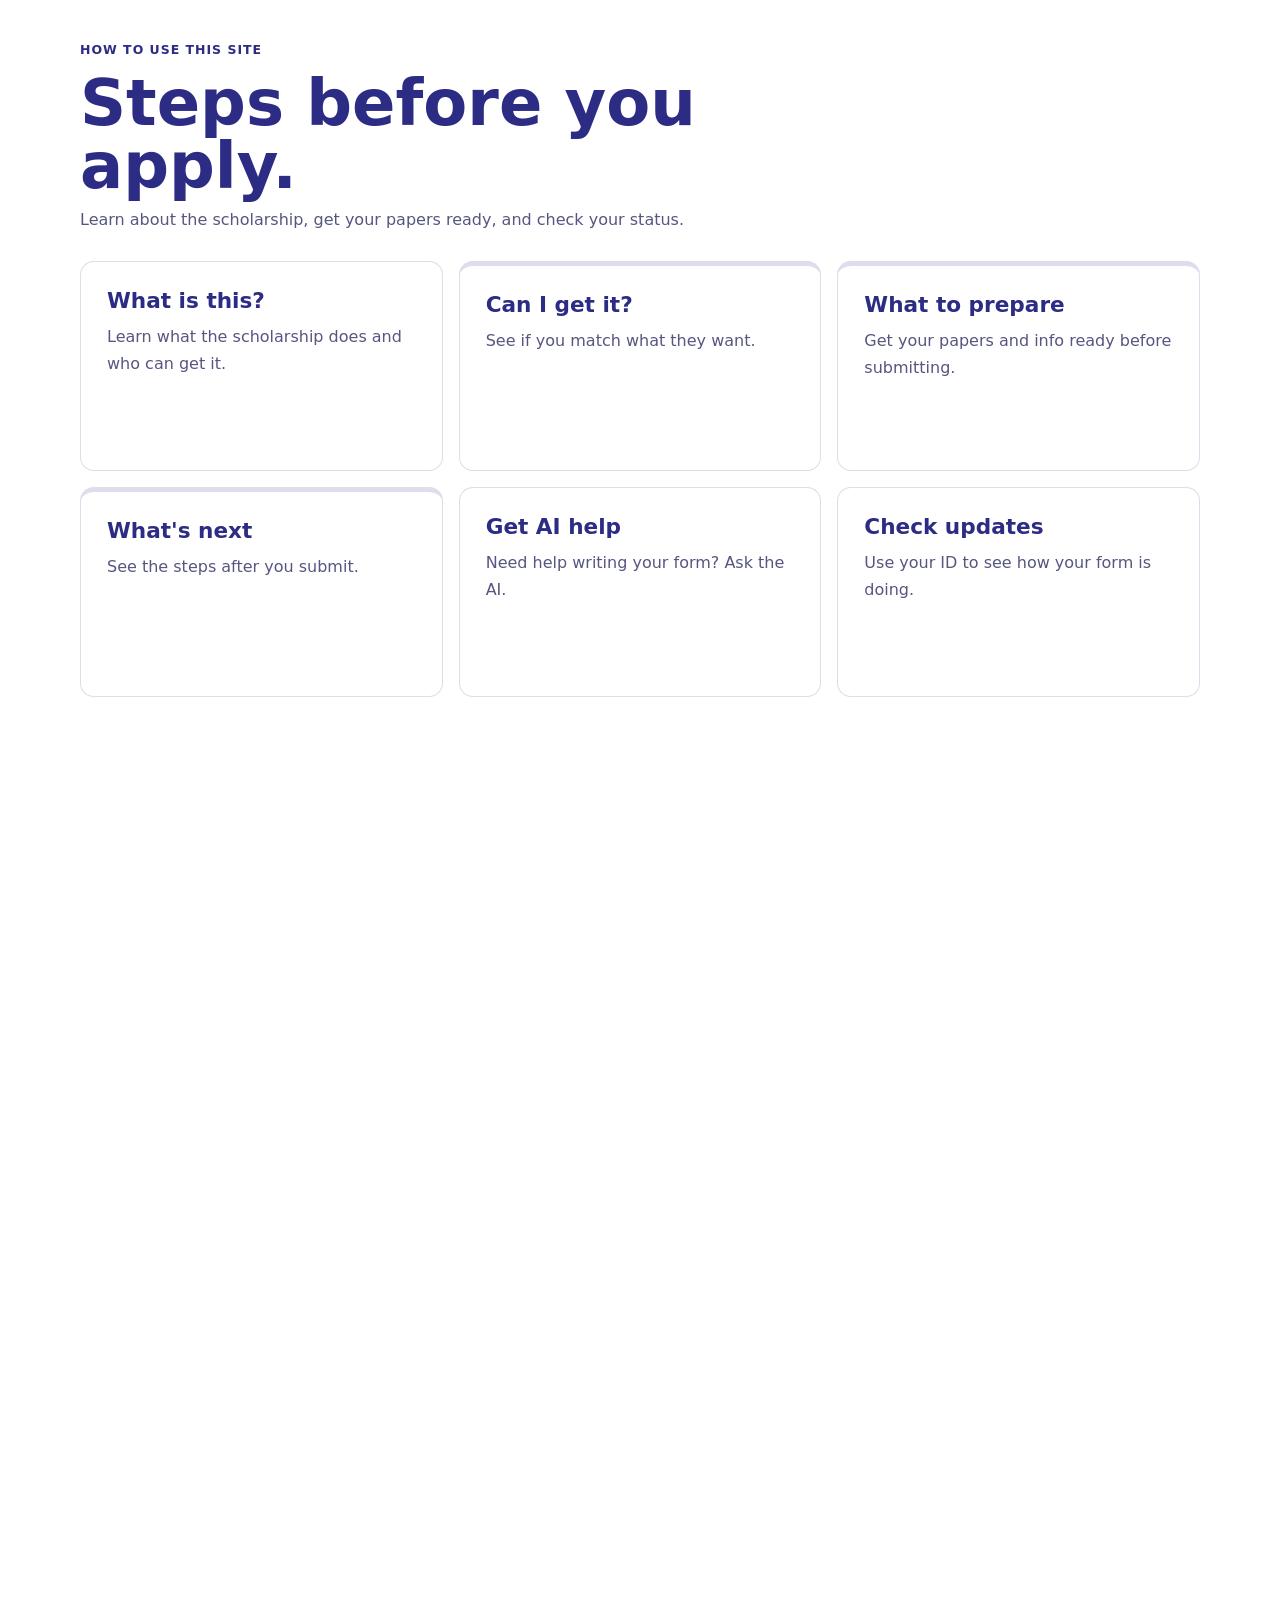
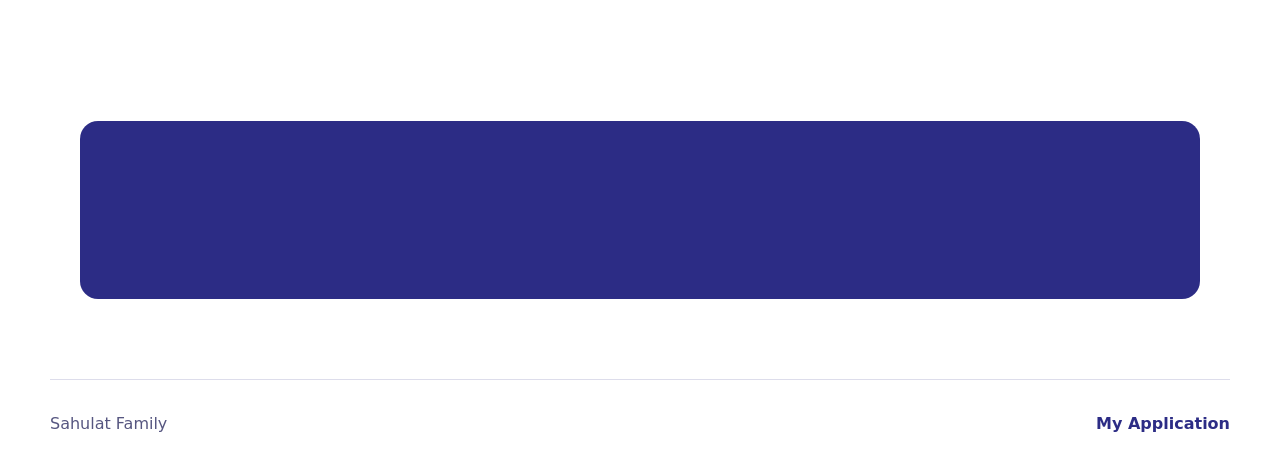
==== commit 13e9710a: "Add Urdu slogan to homepage mission section New "Our Slogan" block under the mission statement: "ایک" ====
--- a/public/index.html
+++ b/public/index.html
@@ -51,17 +51,17 @@
   <body>
     <header class="site-header centered-header">
       <nav class="nav-shell centered-nav" aria-label="Main navigation">
-        <a class="brand compact-brand logo-only" href="index.html" aria-label="Success Factor home"><span class="brand-mark">SF</span></a>
+        <a class="brand compact-brand logo-only" href="index.html" aria-label="Sahulat Family home"><span class="brand-mark">SF</span></a>
         <button class="nav-toggle" type="button" aria-expanded="false" aria-controls="nav-links" aria-label="Toggle navigation menu"><span></span><span></span><span></span></button>
         <div class="nav-links" id="nav-links"><a class="active" href="index.html">Home</a><a href="apply.html">Apply</a><a href="eligibility.html">Eligibility</a><a href="ask-ai.html">Ask AI</a><a href="status.html">Status</a><a href="faq.html">FAQ</a><a href="auth.html">Sign In</a><a href="contact.html">Contact Us</a></div>
       </nav>
     </header>
     <main>
       <section class="hero-wrap">
-        <div class="hero-card"><p class="eyebrow">Success Factor</p><h1>Education shouldn't be a luxury.</h1><p>Get the scholarship support you deserve. Apply now and change your future.</p></div>
+        <div class="hero-card"><p class="eyebrow">Sahulat Family</p><h1>Education shouldn't be a luxury.</h1><p>Get the scholarship support you deserve. Apply now and change your future.</p></div>
         <aside class="hero-side"><div class="surface-card"><p class="eyebrow">Start here</p><h2>Start Your Scholarship Journey</h2><p>Check what you need, get ready, sign in with Google, and submit.</p><div class="button-row"><a class="button" href="apply.html">My Application</a><a class="button secondary" href="contact.html">Contact Us</a></div></div><div class="stat-grid"><div class="stat"><strong>Free</strong><span>to apply, always</span></div><div class="stat"><strong>AI-assisted</strong><span>help writing your application</span></div><div class="stat"><strong>3 cities</strong><span>Karachi, Lahore, Islamabad</span></div><div class="stat"><strong>Transparent</strong><span>track your status anytime</span></div></div></aside>
       </section>
-      <section class="soft-band"><div class="section-inner"><div class="section-title"><p class="eyebrow">Our mission</p><h2>Education for everyone.</h2><p>Our mission is to ensure that no deserving student is forced to give up their education due to financial hardship. We connect students with businesses and sponsors to provide transparent, accessible, and life-changing scholarship opportunities.</p></div></div></section>
+      <section class="soft-band"><div class="section-inner"><div class="section-title"><p class="eyebrow">Our mission</p><h2>Education for everyone.</h2><p>Our mission is to ensure that no deserving student is forced to give up their education due to financial hardship. We connect students with businesses and sponsors to provide transparent, accessible, and life-changing scholarship opportunities.</p><p class="eyebrow" style="margin-top:28px;">Our Slogan</p><p lang="ur" dir="rtl" data-no-read-aloud style="font-size:1.6rem;font-weight:800;color:#2c2c85;text-align:center;line-height:1.8;">ایک بچہ تعلیم یافتہ، ایک مستقبل روشن۔</p></div></div></section>
       <section class="soft-band"><div class="section-inner"><div class="section-title"><p class="eyebrow">How to use this site</p><h2>Steps before you apply.</h2><p>Learn about the scholarship, get your papers ready, and check your status.</p></div><div class="feature-grid"><a class="feature-card" href="eligibility.html"><h3>What is this?</h3><p>Learn what the scholarship does and who can get it.</p></a><a class="feature-card" href="eligibility.html"><h3>Can I get it?</h3><p>See if you match what they want.</p></a><a class="feature-card" href="apply.html"><h3>What to prepare</h3><p>Get your papers and info ready before submitting.</p></a><a class="feature-card" href="status.html"><h3>What's next</h3><p>See the steps after you submit.</p></a><a class="feature-card" href="ask-ai.html"><h3>Get AI help</h3><p>Need help writing your form? Ask the AI.</p></a><a class="feature-card" href="status.html"><h3>Check updates</h3><p>Use your ID to see how your form is doing.</p></a></div></div></section>
       <section class="universities"><div class="section-title"><p class="eyebrow">Pakistani universities</p><h2>Accessible Pakistani universities.</h2><p>Click each one to see how to apply.</p></div><div class="university-filters"><input type="search" id="university-search" placeholder="Search universities..." aria-label="Search universities" autocomplete="off" /><div class="city-pills" role="group" aria-label="Filter by city"><button type="button" class="city-pill active" data-city="all">All</button><button type="button" class="city-pill" data-city="Karachi">Karachi</button><button type="button" class="city-pill" data-city="Lahore">Lahore</button><button type="button" class="city-pill" data-city="Islamabad">Islamabad</button><button type="button" class="city-pill" data-city="Other">Other</button></div></div><p class="empty-state" id="university-empty" hidden>No universities match your search.</p><div class="university-grid" id="university-grid"><a class="university-card" data-city="Karachi" href="https://admissions.iuk.edu.pk/" target="_blank" rel="noopener"><span>IU</span><h3>Iqra University</h3><p>Karachi-based private university with more accessible admissions and fees, and programs in business, computer science, and social sciences.</p></a><a class="university-card" data-city="Islamabad" href="https://www.aiou.edu.pk/admission-open" target="_blank" rel="noopener"><span>AIOU</span><h3>Allama Iqbal Open University</h3><p>Pakistan's distance-learning university - low-cost, flexible programs for students who can't attend a campus full-time.</p></a><a class="university-card" data-city="Lahore" href="https://www.vu.edu.pk/apply/" target="_blank" rel="noopener"><span>VU</span><h3>Virtual University of Pakistan</h3><p>Fully online, low-cost degree programs open to students anywhere in Pakistan, including those without a nearby campus.</p></a><a class="university-card" data-city="Islamabad" href="https://www.fuuastisb.edu.pk/" target="_blank" rel="noopener"><span>FUUAST</span><h3>Federal Urdu University</h3><p>Public university with affordable fees and programs in arts, sciences, and technology.</p></a><a class="university-card" data-city="Other" href="https://admissions.comsats.edu.pk/" target="_blank" rel="noopener"><span>CUI</span><h3>COMSATS University</h3><p>Public university with campuses across Pakistan, moderate fees, and programs in computing, sciences, and engineering.</p></a><a class="university-card" data-city="Lahore" href="https://admissions.uet.edu.pk/" target="_blank" rel="noopener"><span>UET</span><h3>UET Lahore</h3><p>Public engineering university with government-subsidized fees, known for engineering, technology, architecture, and applied sciences.</p></a><a class="university-card" data-city="Lahore" href="https://www.gcu.edu.pk/" target="_blank" rel="noopener"><span>GCU</span><h3>Government College University</h3><p>Lahore's oldest public university, with affordable fees and programs in liberal arts, sciences, engineering, and business.</p></a><a class="university-card" data-city="Lahore" href="https://www.pu.edu.pk/" target="_blank" rel="noopener"><span>PU</span><h3>Punjab University</h3><p>Lahore's historic public university, low fees, with programs in sciences, arts, commerce, engineering, and law.</p></a><a class="university-card" data-city="Karachi" href="https://www.karachi.edu.pk/default.aspx" target="_blank" rel="noopener"><span>KU</span><h3>University of Karachi</h3><p>Public university with low fees and programs in sciences, arts, engineering, business, and education.</p></a><a class="university-card" data-city="Other" href="https://www.sindh.edu.pk/" target="_blank" rel="noopener"><span>USindh</span><h3>University of Sindh</h3><p>Hyderabad-based public university, low fees, with programs in engineering, sciences, arts, and business.</p></a></div></section>
       <section class="universities"><div class="section-title"><p class="eyebrow">Pakistani colleges</p><h2>Pakistani college options.</h2><p>Click each one to see admissions and apply.</p></div><div class="university-grid"><a class="university-card" data-city="Lahore" href="https://www.fccollege.edu.pk/admissions" target="_blank" rel="noopener"><span>FCC</span><h3>Forman Christian College</h3><p>Lahore college with programs in business, sciences, arts, engineering, and social sciences.</p></a><a class="university-card" data-city="Lahore" href="https://www.kinnaird.edu.pk/" target="_blank" rel="noopener"><span>KLC</span><h3>Kinnaird College</h3><p>Lahore college for women with programs in sciences, social sciences, arts, and economics.</p></a></div></section>
@@ -70,7 +70,7 @@
       <section class="flow"><div class="section-inner"><div class="section-title"><p class="eyebrow">How it works</p><h2>4 simple steps to your scholarship.</h2></div><div class="steps"><div class="step"><span>1</span><div><strong>Apply</strong><p>Fill out the form with your details and submit your application.</p></div></div><div class="step"><span>2</span><div><strong>Verification</strong><p>We review your application and verify your information.</p></div></div><div class="step"><span>3</span><div><strong>Sponsor Matching</strong><p>We connect you with suitable sponsors and businesses.</p></div></div><div class="step"><span>4</span><div><strong>Admission Support</strong><p>We help guide you through university or college admission.</p></div></div></div></div></section>
       <section class="cta-panel"><div><p class="eyebrow">Ready</p><h2>Start now.</h2><p>Make sure you're ready, then fill out the form.</p></div><a class="button light" href="apply.html">Start My Application</a></section>
     </main>
-    <footer><p>Success Factor</p><a href="apply.html">My Application</a></footer>
+    <footer><p>Sahulat Family</p><a href="apply.html">My Application</a></footer>
     <script async src="assets/js/script.js?v=green-theme-restore-2"></script>
     <script defer src="assets/js/index.js?v=2"></script>
     <script src="assets/js/read-aloud.js"></script>
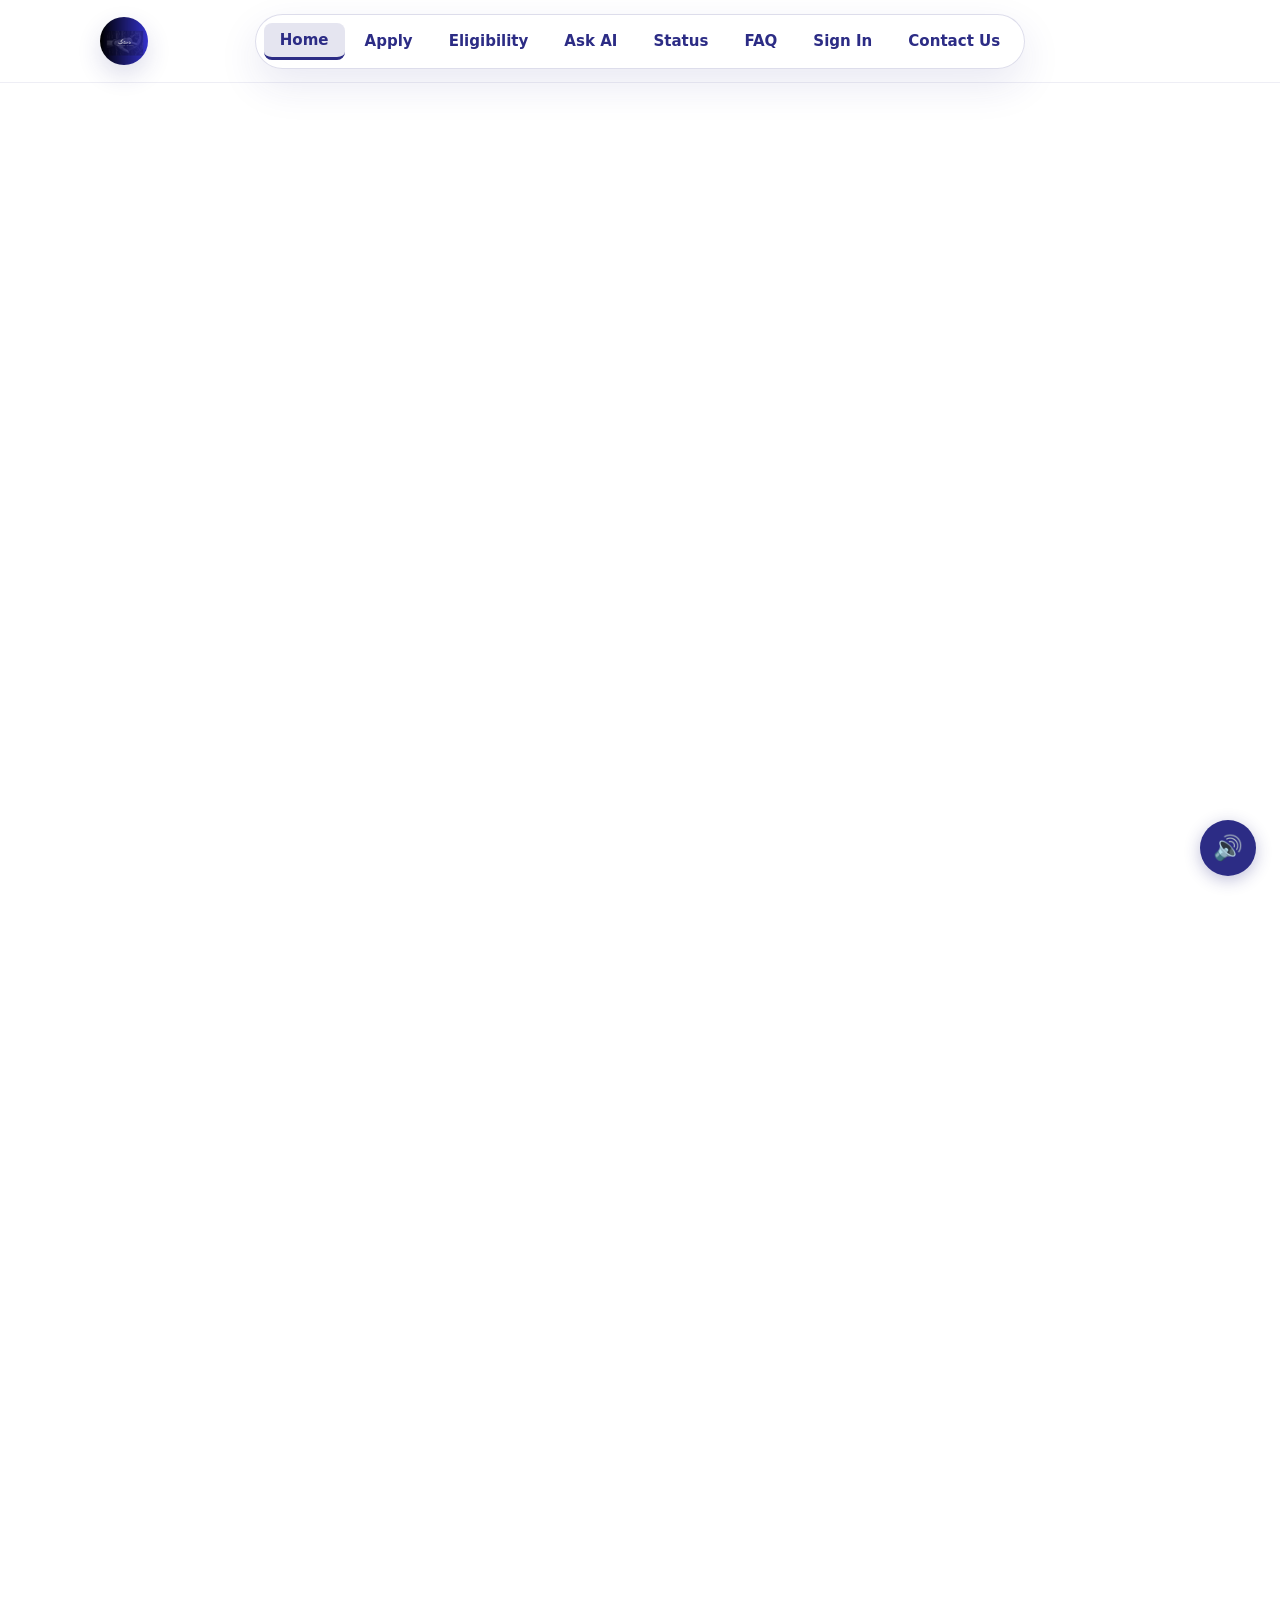
==== commit 75f9fbfa: "Rebrand from Sahulat Family to Dastak Full rebrand per the new logo/identity provided: a photo of a " ====
--- a/public/index.html
+++ b/public/index.html
@@ -3,18 +3,18 @@
   <head>
     <meta charset="UTF-8" />
     <meta name="viewport" content="width=device-width, initial-scale=1.0" />
-    <title>Sahulat Family Scholarship Portal - Education Grants for Pakistani Students</title>
+    <title>Dastak Scholarship Portal - Education Grants for Pakistani Students</title>
     <meta name="description" content="Apply for education scholarships in Pakistan. Free scholarship opportunities for deserving students. Support for school and university fees in Karachi, Lahore, Islamabad." />
     <meta name="keywords" content="scholarship Pakistan, education grant, student financial aid, Pakistani scholarships, school fees help, university support, Lahore scholarships, Karachi scholarships" />
-    <meta name="author" content="Sahulat Family" />
-    <meta property="og:title" content="Sahulat Family Scholarship Portal - Help for Deserving Students" />
+    <meta name="author" content="Dastak" />
+    <meta property="og:title" content="Dastak Scholarship Portal - Help for Deserving Students" />
     <meta property="og:description" content="Get education scholarships and financial support. Apply now for grants covering school and university fees across Pakistan." />
     <meta property="og:type" content="website" />
     <meta property="og:url" content="https://sahulatafamilytrust.pages.dev/" />
     <meta name="twitter:card" content="summary_large_image" />
-    <meta name="twitter:title" content="Sahulat Family Scholarship Portal" />
+    <meta name="twitter:title" content="Dastak Scholarship Portal" />
     <meta name="twitter:description" content="Education scholarships for Pakistani students - Apply for financial aid today" />
-    <link rel="icon" href="favicon.svg" type="image/svg+xml" />
+    <link rel="icon" href="favicon.png" type="image/png" />
     <link rel="manifest" href="manifest.json" />
     <meta name="theme-color" content="#2c2c85" />
     <link rel="apple-touch-icon" href="assets/icons/apple-touch-icon.png" />
@@ -27,9 +27,9 @@
     {
       "@context": "https://schema.org",
       "@type": "EducationalOrganization",
-      "name": "Sahulat Family Scholarship Portal",
+      "name": "Dastak Scholarship Portal",
       "url": "https://sahulatafamilytrust.pages.dev",
-      "logo": "https://sahulatafamilytrust.pages.dev/favicon.svg",
+      "logo": "https://sahulatafamilytrust.pages.dev/favicon.png",
       "description": "Scholarship opportunities and financial aid for deserving students in Pakistan",
       "areaServed": ["PK"],
       "contactPoint": {
@@ -51,17 +51,18 @@
   <body>
     <header class="site-header centered-header">
       <nav class="nav-shell centered-nav" aria-label="Main navigation">
-        <a class="brand compact-brand logo-only" href="index.html" aria-label="Sahulat Family home"><span class="brand-mark">SF</span></a>
+        <a class="brand compact-brand logo-only" href="index.html" aria-label="Dastak home"><span class="brand-mark">D</span></a>
         <button class="nav-toggle" type="button" aria-expanded="false" aria-controls="nav-links" aria-label="Toggle navigation menu"><span></span><span></span><span></span></button>
         <div class="nav-links" id="nav-links"><a class="active" href="index.html">Home</a><a href="apply.html">Apply</a><a href="eligibility.html">Eligibility</a><a href="ask-ai.html">Ask AI</a><a href="status.html">Status</a><a href="faq.html">FAQ</a><a href="auth.html">Sign In</a><a href="contact.html">Contact Us</a></div>
       </nav>
     </header>
     <main>
+      <section class="brand-banner" style="width:min(420px,calc(100% - 32px));margin:32px auto 0;text-align:center;"><picture><source srcset="assets/img/dastak-brand.webp" type="image/webp" /><img src="assets/img/dastak-brand-web.jpg" alt="Dastak - Har Dastaq, Ek Ummed" loading="eager" width="420" height="420" style="width:100%;height:auto;border-radius:18px;box-shadow:0 24px 70px rgba(44,44,133,.18);display:block;" /></picture></section>
       <section class="hero-wrap">
-        <div class="hero-card"><p class="eyebrow">Sahulat Family</p><h1>Education shouldn't be a luxury.</h1><p>Get the scholarship support you deserve. Apply now and change your future.</p></div>
+        <div class="hero-card"><p class="eyebrow">Har Dastaq, Ek Ummed</p><h1>Education shouldn't be a luxury.</h1><p>Get the scholarship support you deserve. Apply now and change your future.</p></div>
         <aside class="hero-side"><div class="surface-card"><p class="eyebrow">Start here</p><h2>Start Your Scholarship Journey</h2><p>Check what you need, get ready, sign in with Google, and submit.</p><div class="button-row"><a class="button" href="apply.html">My Application</a><a class="button secondary" href="contact.html">Contact Us</a></div></div><div class="stat-grid"><div class="stat"><strong>Free</strong><span>to apply, always</span></div><div class="stat"><strong>AI-assisted</strong><span>help writing your application</span></div><div class="stat"><strong>3 cities</strong><span>Karachi, Lahore, Islamabad</span></div><div class="stat"><strong>Transparent</strong><span>track your status anytime</span></div></div></aside>
       </section>
-      <section class="soft-band"><div class="section-inner"><div class="section-title"><p class="eyebrow">Our mission</p><h2>Education for everyone.</h2><p>Our mission is to ensure that no deserving student is forced to give up their education due to financial hardship. We connect students with businesses and sponsors to provide transparent, accessible, and life-changing scholarship opportunities.</p><p class="eyebrow" style="margin-top:28px;">Our Slogan</p><p lang="ur" dir="rtl" data-no-read-aloud style="font-size:1.6rem;font-weight:800;color:#2c2c85;text-align:center;line-height:1.8;">ایک بچہ تعلیم یافتہ، ایک مستقبل روشن۔</p></div></div></section>
+      <section class="soft-band"><div class="section-inner"><div class="section-title"><p class="eyebrow">Our mission</p><h2>Education for everyone.</h2><p>Our mission is to ensure that no deserving student is forced to give up their education due to financial hardship. We connect students with businesses and sponsors to provide transparent, accessible, and life-changing scholarship opportunities.</p><p class="eyebrow" style="margin-top:28px;">Our Slogan</p><p style="font-size:1.6rem;font-weight:800;color:#2c2c85;text-align:center;line-height:1.8;">Har Dastaq, Ek Ummed</p></div></div></section>
       <section class="soft-band"><div class="section-inner"><div class="section-title"><p class="eyebrow">How to use this site</p><h2>Steps before you apply.</h2><p>Learn about the scholarship, get your papers ready, and check your status.</p></div><div class="feature-grid"><a class="feature-card" href="eligibility.html"><h3>What is this?</h3><p>Learn what the scholarship does and who can get it.</p></a><a class="feature-card" href="eligibility.html"><h3>Can I get it?</h3><p>See if you match what they want.</p></a><a class="feature-card" href="apply.html"><h3>What to prepare</h3><p>Get your papers and info ready before submitting.</p></a><a class="feature-card" href="status.html"><h3>What's next</h3><p>See the steps after you submit.</p></a><a class="feature-card" href="ask-ai.html"><h3>Get AI help</h3><p>Need help writing your form? Ask the AI.</p></a><a class="feature-card" href="status.html"><h3>Check updates</h3><p>Use your ID to see how your form is doing.</p></a></div></div></section>
       <section class="universities"><div class="section-title"><p class="eyebrow">Pakistani universities</p><h2>Accessible Pakistani universities.</h2><p>Click each one to see how to apply.</p></div><div class="university-filters"><input type="search" id="university-search" placeholder="Search universities..." aria-label="Search universities" autocomplete="off" /><div class="city-pills" role="group" aria-label="Filter by city"><button type="button" class="city-pill active" data-city="all">All</button><button type="button" class="city-pill" data-city="Karachi">Karachi</button><button type="button" class="city-pill" data-city="Lahore">Lahore</button><button type="button" class="city-pill" data-city="Islamabad">Islamabad</button><button type="button" class="city-pill" data-city="Other">Other</button></div></div><p class="empty-state" id="university-empty" hidden>No universities match your search.</p><div class="university-grid" id="university-grid"><a class="university-card" data-city="Karachi" href="https://admissions.iuk.edu.pk/" target="_blank" rel="noopener"><span>IU</span><h3>Iqra University</h3><p>Karachi-based private university with more accessible admissions and fees, and programs in business, computer science, and social sciences.</p></a><a class="university-card" data-city="Islamabad" href="https://www.aiou.edu.pk/admission-open" target="_blank" rel="noopener"><span>AIOU</span><h3>Allama Iqbal Open University</h3><p>Pakistan's distance-learning university - low-cost, flexible programs for students who can't attend a campus full-time.</p></a><a class="university-card" data-city="Lahore" href="https://www.vu.edu.pk/apply/" target="_blank" rel="noopener"><span>VU</span><h3>Virtual University of Pakistan</h3><p>Fully online, low-cost degree programs open to students anywhere in Pakistan, including those without a nearby campus.</p></a><a class="university-card" data-city="Islamabad" href="https://www.fuuastisb.edu.pk/" target="_blank" rel="noopener"><span>FUUAST</span><h3>Federal Urdu University</h3><p>Public university with affordable fees and programs in arts, sciences, and technology.</p></a><a class="university-card" data-city="Other" href="https://admissions.comsats.edu.pk/" target="_blank" rel="noopener"><span>CUI</span><h3>COMSATS University</h3><p>Public university with campuses across Pakistan, moderate fees, and programs in computing, sciences, and engineering.</p></a><a class="university-card" data-city="Lahore" href="https://admissions.uet.edu.pk/" target="_blank" rel="noopener"><span>UET</span><h3>UET Lahore</h3><p>Public engineering university with government-subsidized fees, known for engineering, technology, architecture, and applied sciences.</p></a><a class="university-card" data-city="Lahore" href="https://www.gcu.edu.pk/" target="_blank" rel="noopener"><span>GCU</span><h3>Government College University</h3><p>Lahore's oldest public university, with affordable fees and programs in liberal arts, sciences, engineering, and business.</p></a><a class="university-card" data-city="Lahore" href="https://www.pu.edu.pk/" target="_blank" rel="noopener"><span>PU</span><h3>Punjab University</h3><p>Lahore's historic public university, low fees, with programs in sciences, arts, commerce, engineering, and law.</p></a><a class="university-card" data-city="Karachi" href="https://www.karachi.edu.pk/default.aspx" target="_blank" rel="noopener"><span>KU</span><h3>University of Karachi</h3><p>Public university with low fees and programs in sciences, arts, engineering, business, and education.</p></a><a class="university-card" data-city="Other" href="https://www.sindh.edu.pk/" target="_blank" rel="noopener"><span>USindh</span><h3>University of Sindh</h3><p>Hyderabad-based public university, low fees, with programs in engineering, sciences, arts, and business.</p></a></div></section>
       <section class="universities"><div class="section-title"><p class="eyebrow">Pakistani colleges</p><h2>Pakistani college options.</h2><p>Click each one to see admissions and apply.</p></div><div class="university-grid"><a class="university-card" data-city="Lahore" href="https://www.fccollege.edu.pk/admissions" target="_blank" rel="noopener"><span>FCC</span><h3>Forman Christian College</h3><p>Lahore college with programs in business, sciences, arts, engineering, and social sciences.</p></a><a class="university-card" data-city="Lahore" href="https://www.kinnaird.edu.pk/" target="_blank" rel="noopener"><span>KLC</span><h3>Kinnaird College</h3><p>Lahore college for women with programs in sciences, social sciences, arts, and economics.</p></a></div></section>
@@ -70,8 +71,8 @@
       <section class="flow"><div class="section-inner"><div class="section-title"><p class="eyebrow">How it works</p><h2>4 simple steps to your scholarship.</h2></div><div class="steps"><div class="step"><span>1</span><div><strong>Apply</strong><p>Fill out the form with your details and submit your application.</p></div></div><div class="step"><span>2</span><div><strong>Verification</strong><p>We review your application and verify your information.</p></div></div><div class="step"><span>3</span><div><strong>Sponsor Matching</strong><p>We connect you with suitable sponsors and businesses.</p></div></div><div class="step"><span>4</span><div><strong>Admission Support</strong><p>We help guide you through university or college admission.</p></div></div></div></div></section>
       <section class="cta-panel"><div><p class="eyebrow">Ready</p><h2>Start now.</h2><p>Make sure you're ready, then fill out the form.</p></div><a class="button light" href="apply.html">Start My Application</a></section>
     </main>
-    <footer><p>Sahulat Family</p><a href="apply.html">My Application</a></footer>
-    <script async src="assets/js/script.js?v=green-theme-restore-2"></script>
+    <footer><p>Dastak</p><a href="apply.html">My Application</a></footer>
+    <script async src="assets/js/script.js?v=dastak-rebrand-1"></script>
     <script defer src="assets/js/index.js?v=2"></script>
     <script src="assets/js/read-aloud.js"></script>
   </body>
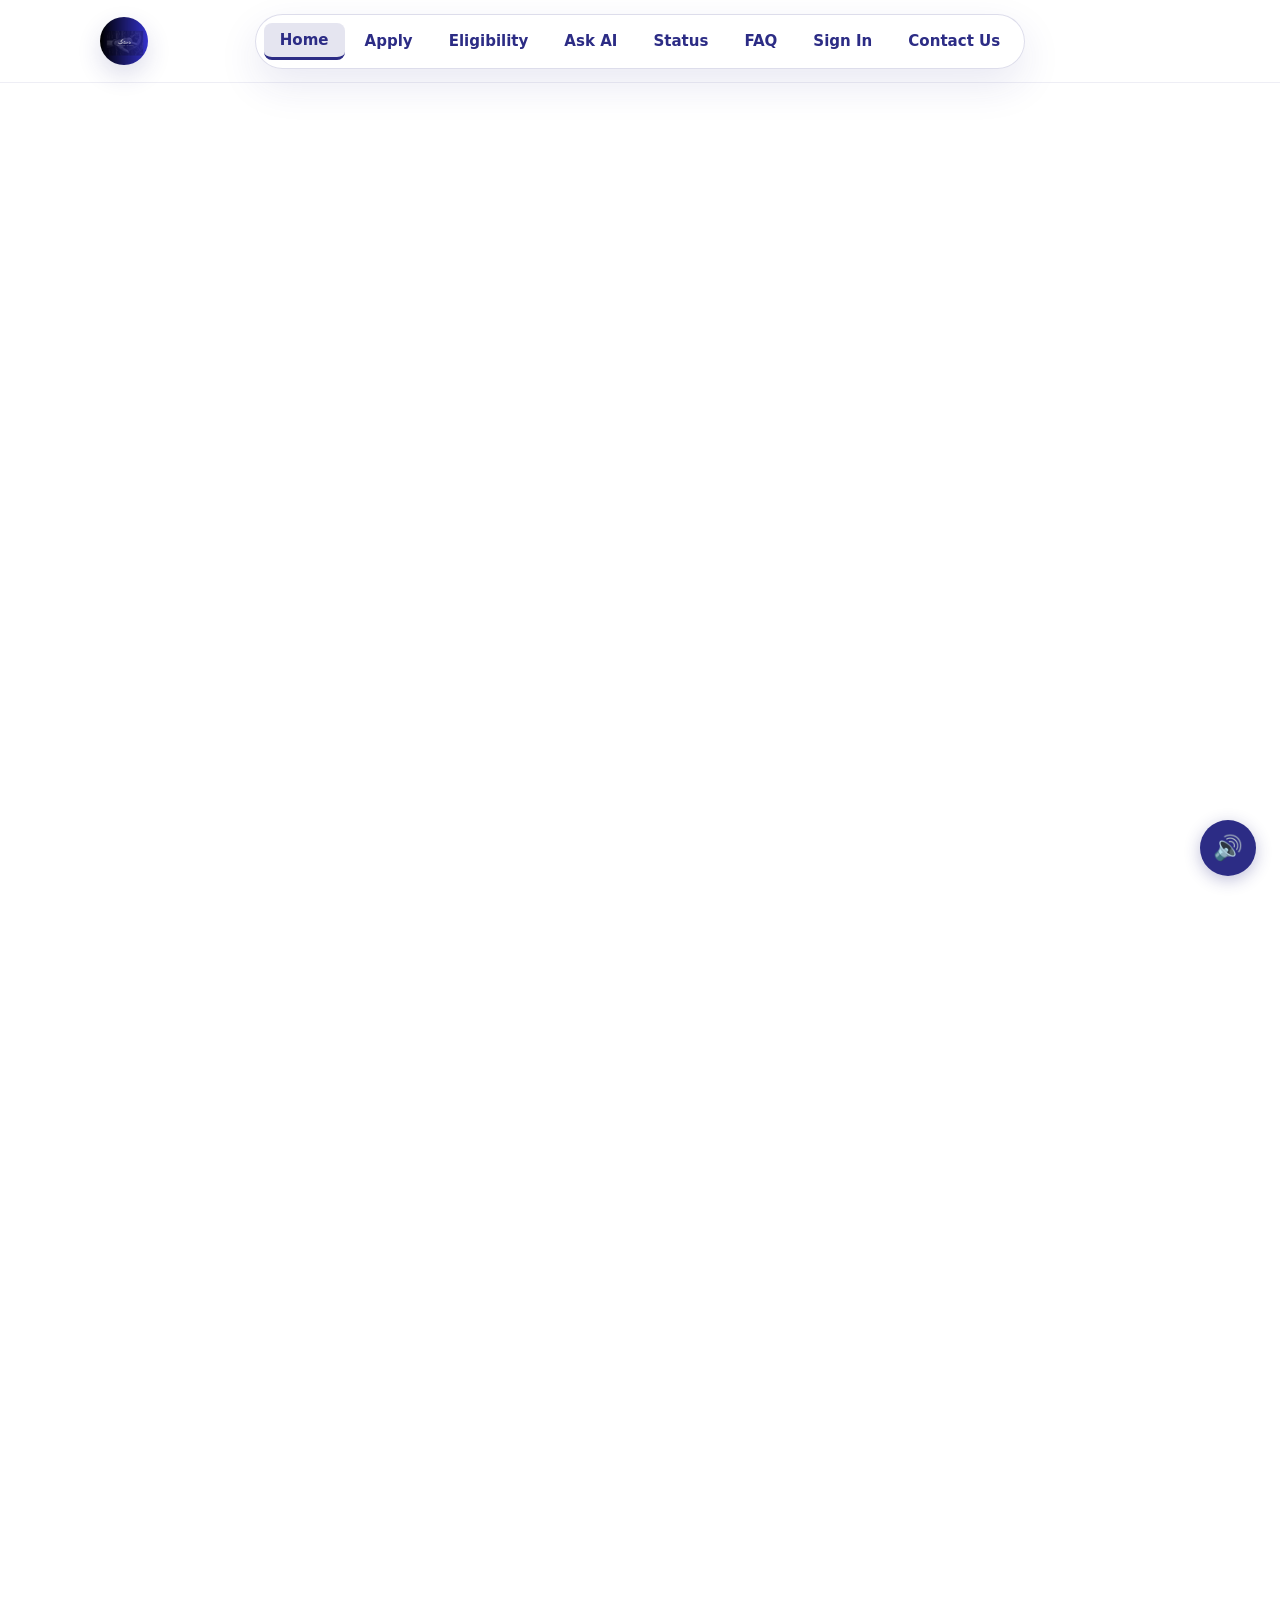
==== commit fd0ca5e9: "Remove the standalone brand banner - redundant with the nav logo The large logo image card at the to" ====
--- a/public/index.html
+++ b/public/index.html
@@ -57,7 +57,6 @@
       </nav>
     </header>
     <main>
-      <section class="brand-banner" style="width:min(420px,calc(100% - 32px));margin:32px auto 0;text-align:center;"><picture><source srcset="assets/img/dastak-brand.webp" type="image/webp" /><img src="assets/img/dastak-brand-web.jpg" alt="Dastak - Har Dastaq, Ek Ummed" loading="eager" width="420" height="420" style="width:100%;height:auto;border-radius:18px;box-shadow:0 24px 70px rgba(44,44,133,.18);display:block;" /></picture></section>
       <section class="hero-wrap">
         <div class="hero-card"><p class="eyebrow">Har Dastaq, Ek Ummed</p><h1>Education shouldn't be a luxury.</h1><p>Get the scholarship support you deserve. Apply now and change your future.</p></div>
         <aside class="hero-side"><div class="surface-card"><p class="eyebrow">Start here</p><h2>Start Your Scholarship Journey</h2><p>Check what you need, get ready, sign in with Google, and submit.</p><div class="button-row"><a class="button" href="apply.html">My Application</a><a class="button secondary" href="contact.html">Contact Us</a></div></div><div class="stat-grid"><div class="stat"><strong>Free</strong><span>to apply, always</span></div><div class="stat"><strong>AI-assisted</strong><span>help writing your application</span></div><div class="stat"><strong>3 cities</strong><span>Karachi, Lahore, Islamabad</span></div><div class="stat"><strong>Transparent</strong><span>track your status anytime</span></div></div></aside>
